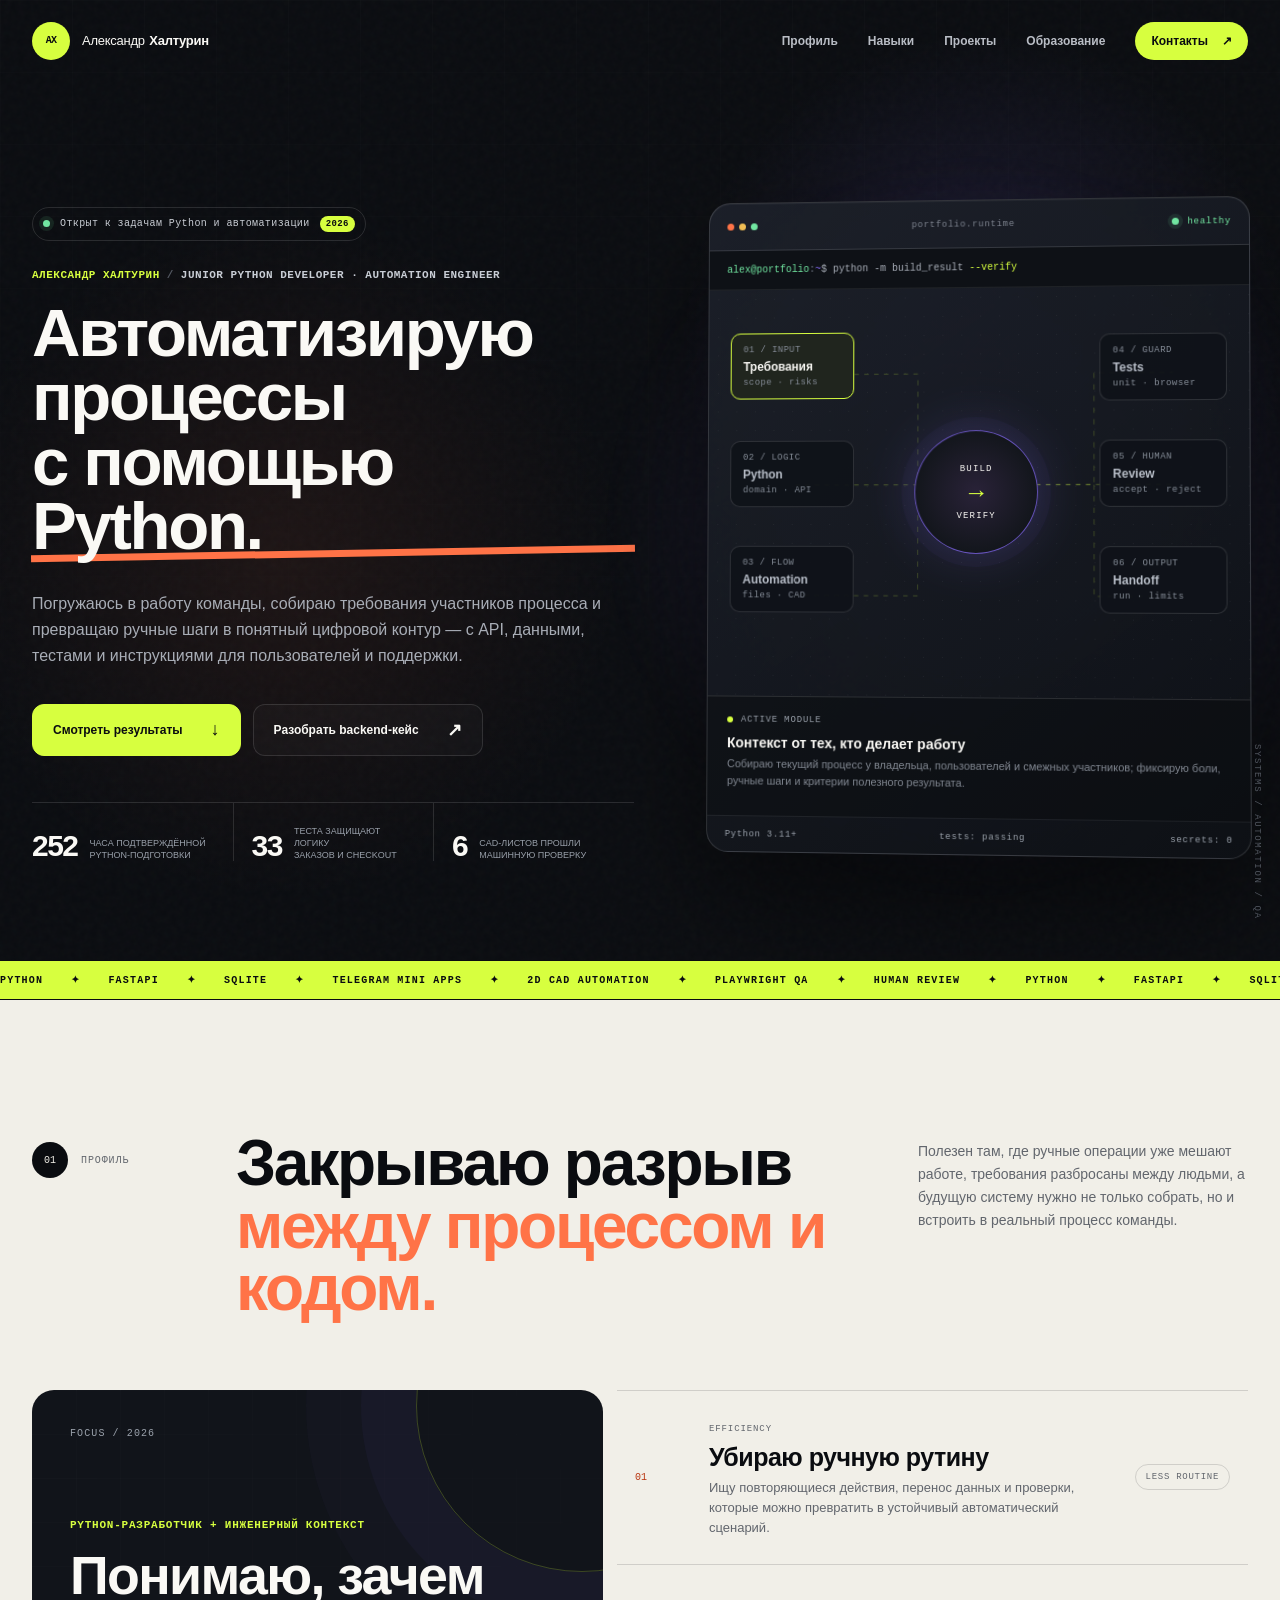
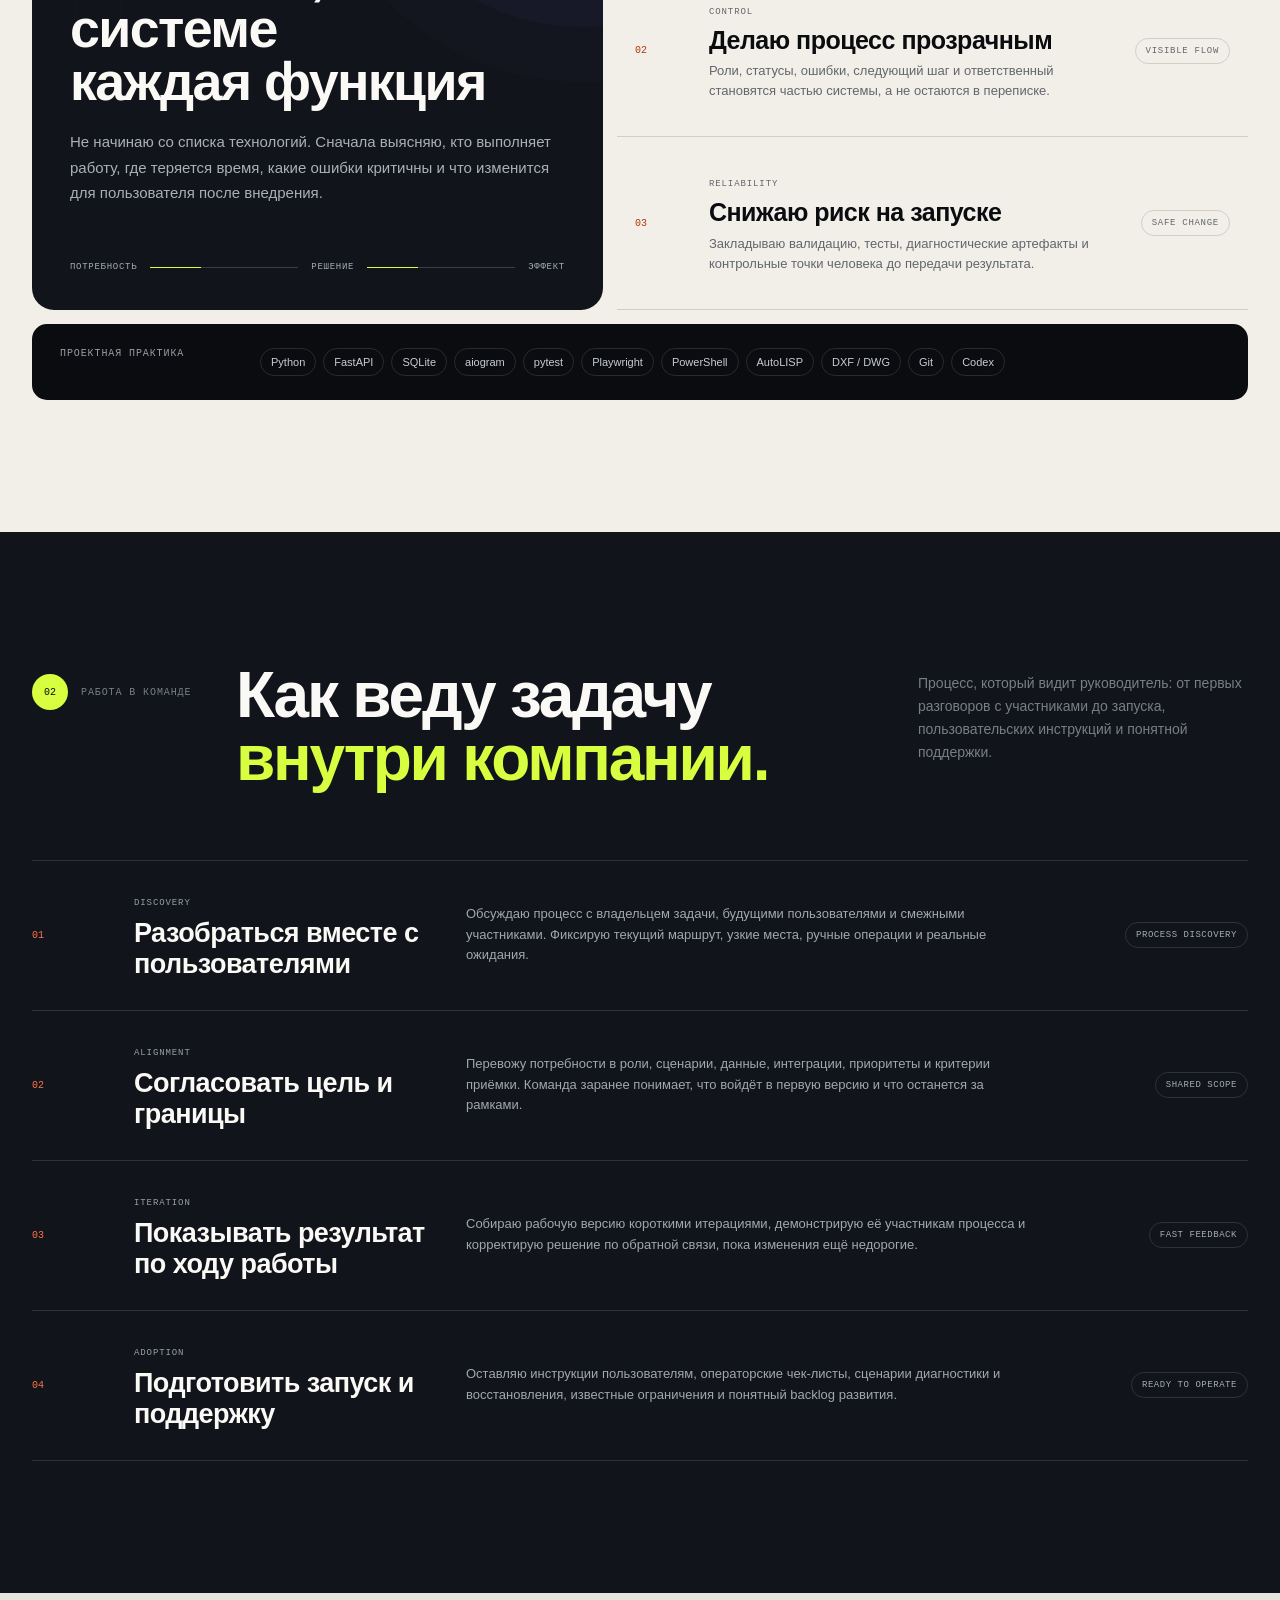
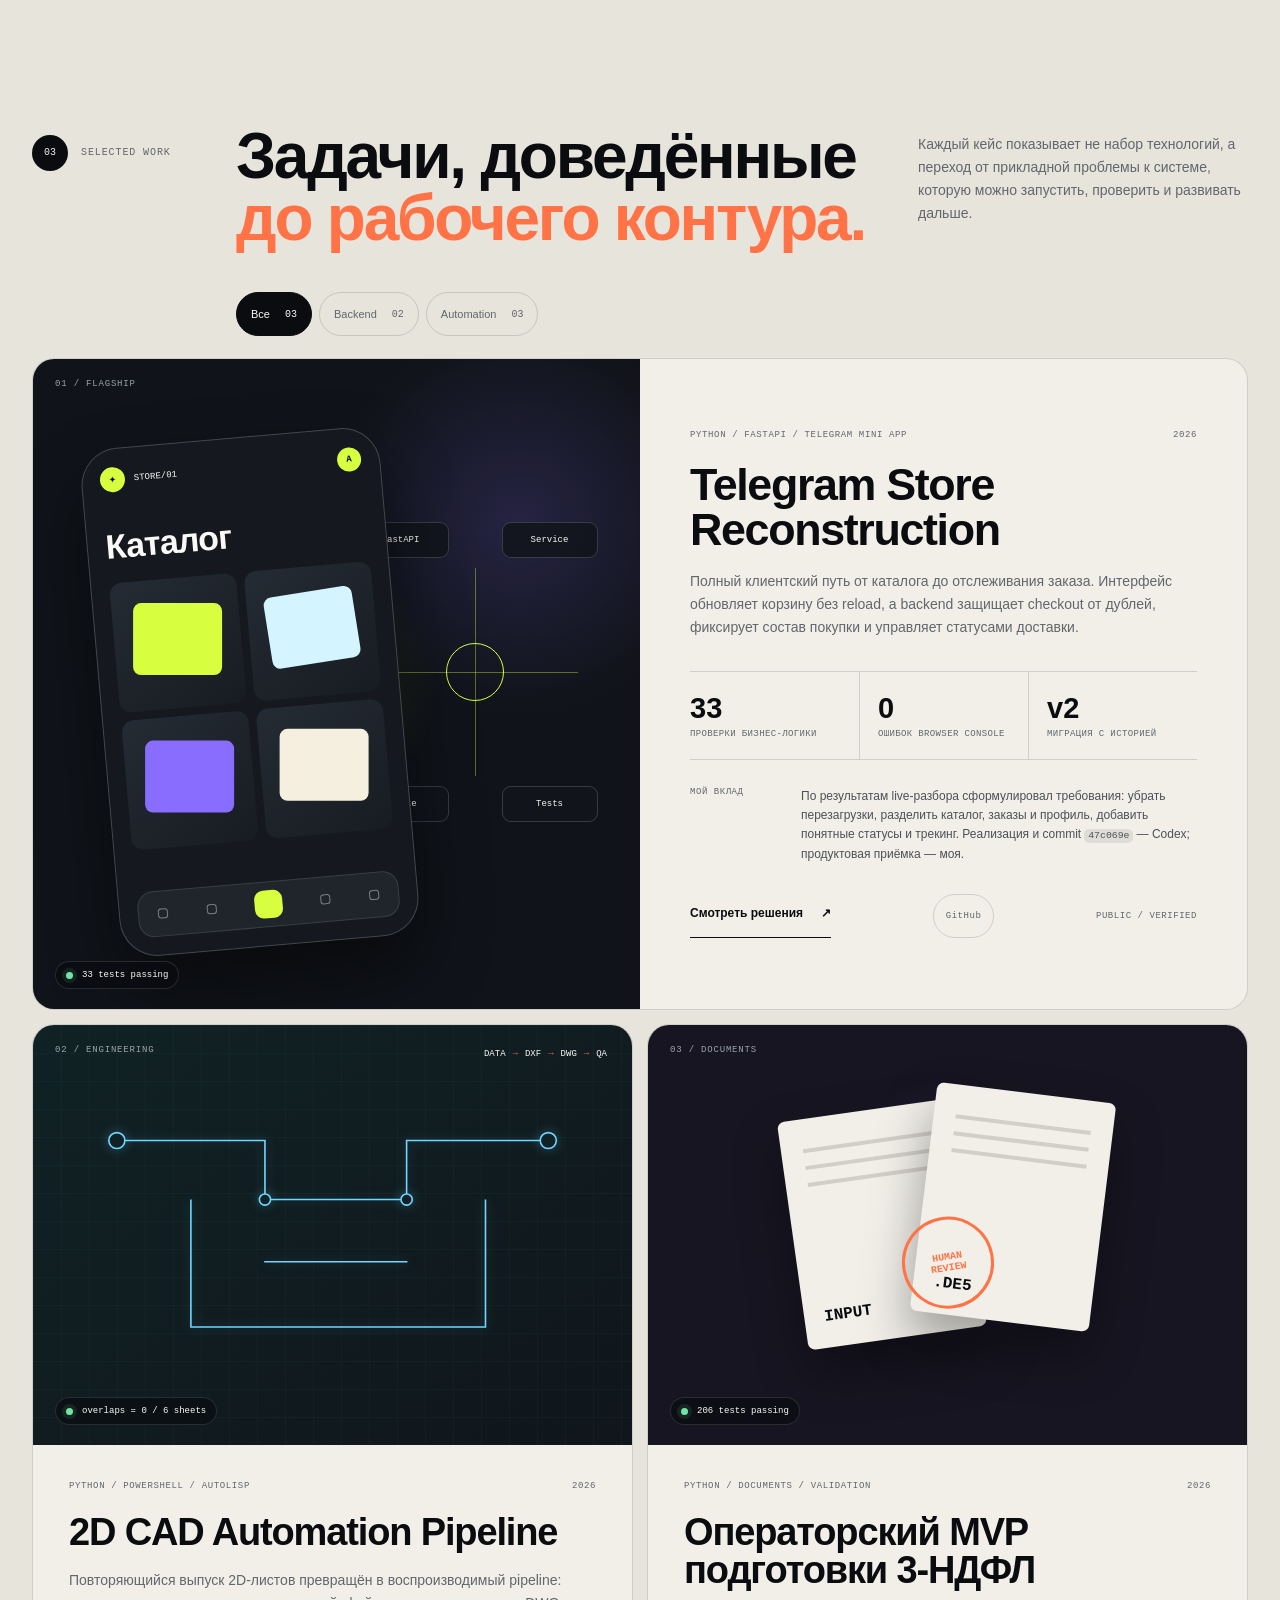
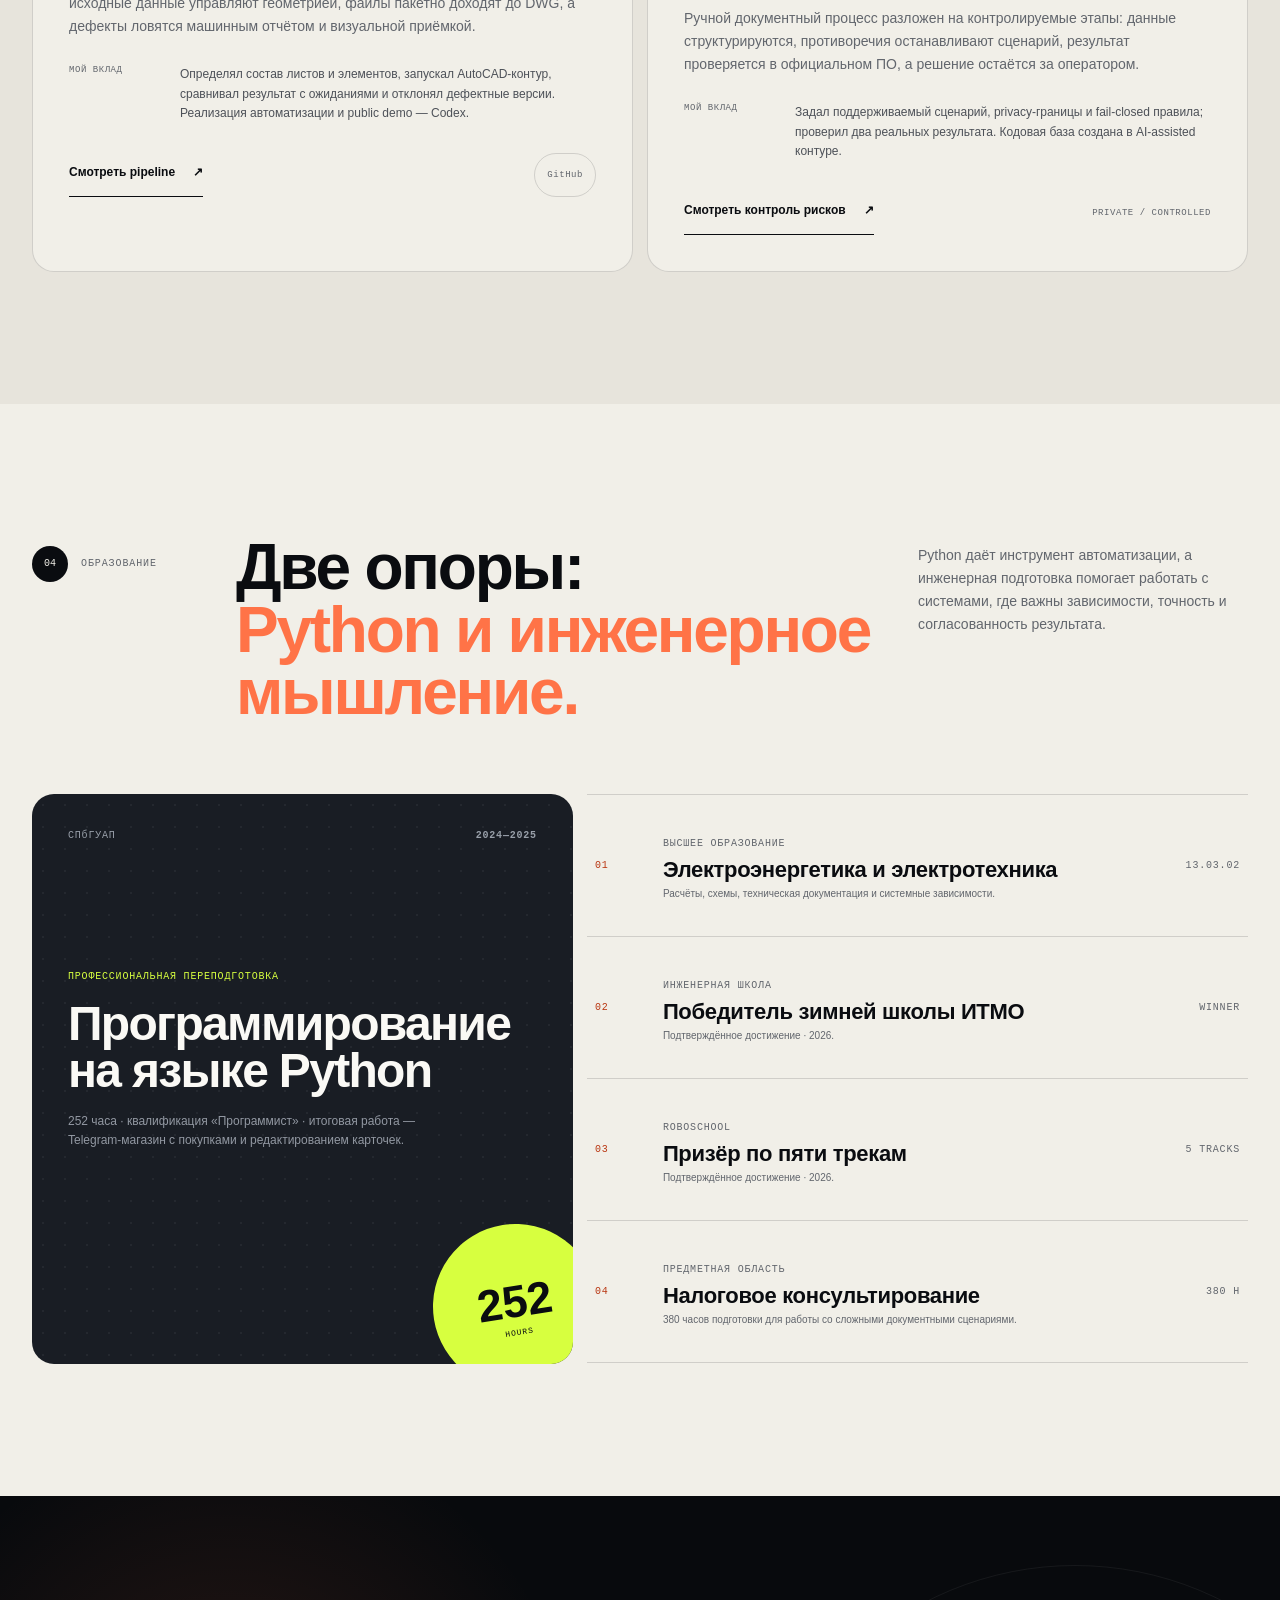
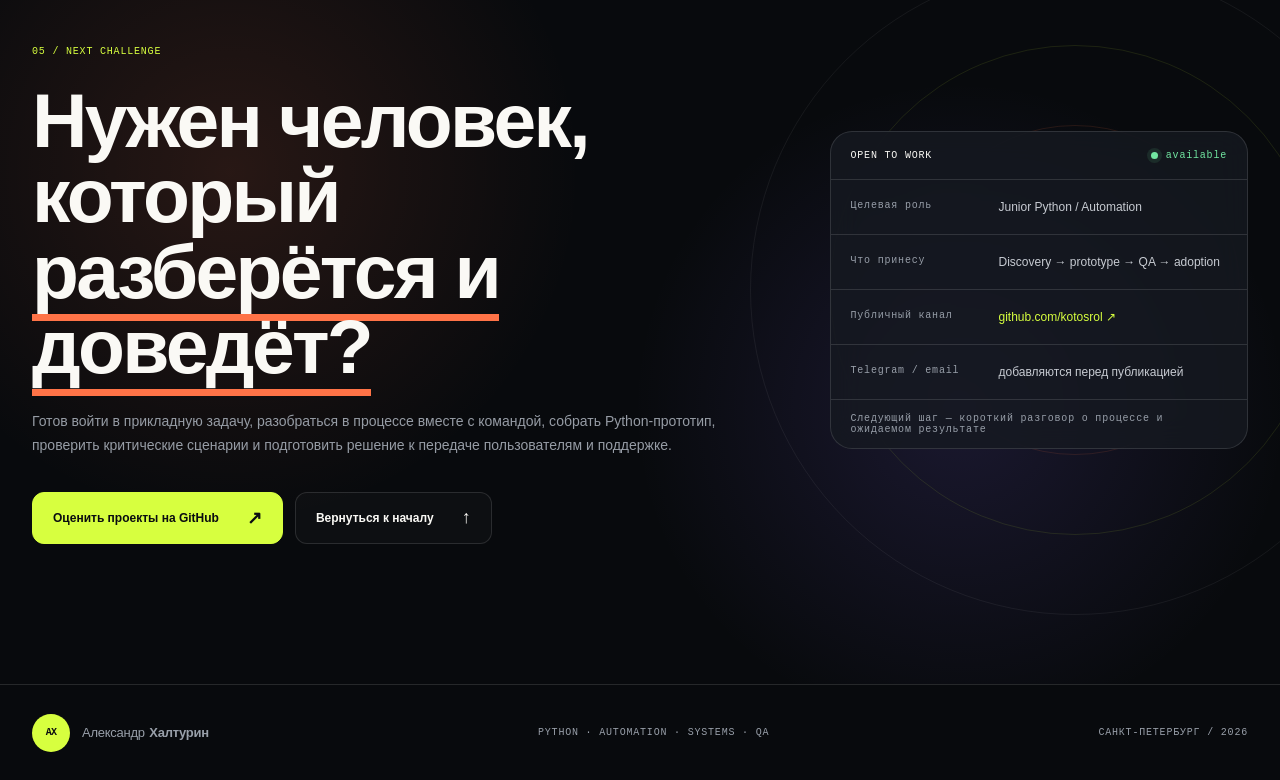
==== index.html @ a9090ccd "Publish portfolio source and CI" ====
<!doctype html>
<html lang="ru">
<head>
  <meta charset="utf-8">
  <meta name="viewport" content="width=device-width, initial-scale=1">
  <meta name="description" content="Александр Халтурин — Junior Python Developer / Automation Engineer. Backend-прототипы, Telegram Mini Apps, автоматизация и проверяемые проекты.">
  <meta name="theme-color" content="#090b0f">
  <title>Александр Халтурин — Python Developer / Automation Engineer</title>
  <script>document.documentElement.classList.add('js')</script>
  <link rel="icon" href="assets/favicon.svg" type="image/svg+xml">
  <link rel="stylesheet" href="styles.css?v=6">
  <script src="app.js?v=6" defer></script>
</head>
<body>
  <a class="skip-link" href="#main">Перейти к содержанию</a>
  <div class="scroll-progress" aria-hidden="true"><i data-scroll-progress></i></div>
  <div class="cursor-glow" aria-hidden="true" data-cursor-glow></div>

  <header class="site-header" data-header>
    <div class="shell header-inner">
      <a class="brand" href="#top" aria-label="Александр Халтурин — на главную">
        <span class="brand-mark" aria-hidden="true">AX</span>
        <span class="brand-name">Александр <b>Халтурин</b></span>
      </a>
      <button class="menu-toggle" type="button" aria-expanded="false" aria-controls="site-nav" data-menu-toggle>
        <span class="sr-only">Открыть меню</span><span></span><span></span>
      </button>
      <nav class="site-nav" id="site-nav" aria-label="Основная навигация" data-nav>
        <a href="#about">Профиль</a>
        <a href="#capabilities">Навыки</a>
        <a href="#projects">Проекты</a>
        <a href="#education">Образование</a>
        <a class="nav-cta" href="#contact">Контакты <span>↗</span></a>
      </nav>
    </div>
  </header>

  <main id="main">
    <section class="hero" id="top" aria-labelledby="hero-title">
      <div class="hero-mesh" aria-hidden="true"></div>
      <div class="hero-noise" aria-hidden="true"></div>
      <div class="shell hero-layout">
        <div class="hero-copy">
          <div class="availability reveal"><i></i><span>Открыт к задачам Python и автоматизации</span><b>2026</b></div>
          <p class="hero-role reveal" style="--delay:70ms"><b>Александр Халтурин</b><span>/</span>Junior Python Developer · Automation Engineer</p>
          <h1 id="hero-title" class="reveal" style="--delay:120ms">Автоматизирую процессы<br><em>с помощью Python.</em></h1>
          <p class="hero-lead reveal" style="--delay:180ms">Погружаюсь в работу команды, собираю требования участников процесса и превращаю ручные шаги в понятный цифровой контур — с API, данными, тестами и инструкциями для пользователей и поддержки.</p>
          <div class="hero-actions reveal" style="--delay:240ms">
            <a class="button button-primary" href="#projects"><span>Смотреть результаты</span><i>↓</i></a>
            <a class="button button-ghost" href="projects/telegram-store-reconstruction.html"><span>Разобрать backend‑кейс</span><i>↗</i></a>
          </div>
          <dl class="hero-metrics reveal" style="--delay:300ms" aria-label="Подтверждённые показатели">
            <div><dt data-counter="252">252</dt><dd>часа подтверждённой<br>Python‑подготовки</dd></div>
            <div><dt data-counter="33">33</dt><dd>теста защищают логику<br>заказов и checkout</dd></div>
            <div><dt data-counter="6">6</dt><dd>CAD‑листов прошли<br>машинную проверку</dd></div>
          </dl>
        </div>

        <div class="runtime-wrap reveal" style="--delay:190ms">
          <div class="runtime-halo" aria-hidden="true"></div>
          <section class="runtime" aria-label="Интерактивная архитектура портфолио">
            <header class="runtime-head">
              <div class="window-dots" aria-hidden="true"><i></i><i></i><i></i></div>
              <span>portfolio.runtime</span>
              <b><i></i> healthy</b>
            </header>
            <div class="runtime-command"><span>alex@portfolio</span><b>:</b><i>~</i>$ python -m build_result <em>--verify</em></div>
            <div class="runtime-canvas">
              <svg viewBox="0 0 600 390" preserveAspectRatio="none" aria-hidden="true">
                <path d="M98 82H235V188H300"/><path d="M98 188H300"/><path d="M98 294H235V188"/><path d="M300 188H430V82H516"/><path d="M300 188H516"/><path d="M430 188V294H516"/>
              </svg>
              <button class="runtime-node node-requirements is-active" type="button" data-runtime-step="requirements" aria-pressed="true"><small>01 / INPUT</small><strong>Требования</strong><span>scope · risks</span></button>
              <button class="runtime-node node-python" type="button" data-runtime-step="python" aria-pressed="false"><small>02 / LOGIC</small><strong>Python</strong><span>domain · API</span></button>
              <button class="runtime-node node-automation" type="button" data-runtime-step="automation" aria-pressed="false"><small>03 / FLOW</small><strong>Automation</strong><span>files · CAD</span></button>
              <div class="runtime-core"><span>BUILD</span><strong>→</strong><b>VERIFY</b></div>
              <button class="runtime-node node-tests" type="button" data-runtime-step="tests" aria-pressed="false"><small>04 / GUARD</small><strong>Tests</strong><span>unit · browser</span></button>
              <button class="runtime-node node-review" type="button" data-runtime-step="review" aria-pressed="false"><small>05 / HUMAN</small><strong>Review</strong><span>accept · reject</span></button>
              <button class="runtime-node node-handoff" type="button" data-runtime-step="handoff" aria-pressed="false"><small>06 / OUTPUT</small><strong>Handoff</strong><span>run · limits</span></button>
            </div>
            <div class="runtime-output" aria-live="polite"><span><i></i> active module</span><strong data-runtime-title>Контекст от тех, кто делает работу</strong><p data-runtime-copy>Собираю текущий процесс у владельца, пользователей и смежных участников; фиксирую боли, ручные шаги и критерии полезного результата.</p></div>
            <footer class="runtime-foot"><span>Python 3.11+</span><span>tests: passing</span><span>secrets: 0</span></footer>
          </section>
        </div>
      </div>
      <div class="hero-side-label" aria-hidden="true">SYSTEMS / AUTOMATION / QA</div>
    </section>

    <div class="proof-rail" aria-label="Ключевые технологии и принципы">
      <div class="proof-track">
        <span>PYTHON</span><i>✦</i><span>FASTAPI</span><i>✦</i><span>SQLITE</span><i>✦</i><span>TELEGRAM MINI APPS</span><i>✦</i><span>2D CAD AUTOMATION</span><i>✦</i><span>PLAYWRIGHT QA</span><i>✦</i><span>HUMAN REVIEW</span><i>✦</i>
        <span aria-hidden="true">PYTHON</span><i aria-hidden="true">✦</i><span aria-hidden="true">FASTAPI</span><i aria-hidden="true">✦</i><span aria-hidden="true">SQLITE</span><i aria-hidden="true">✦</i><span aria-hidden="true">TELEGRAM MINI APPS</span><i aria-hidden="true">✦</i><span aria-hidden="true">2D CAD AUTOMATION</span><i aria-hidden="true">✦</i><span aria-hidden="true">PLAYWRIGHT QA</span><i aria-hidden="true">✦</i><span aria-hidden="true">HUMAN REVIEW</span><i aria-hidden="true">✦</i>
      </div>
    </div>

    <section class="section profile-section" id="about" aria-labelledby="about-title">
      <div class="shell">
        <header class="section-head reveal">
          <div><span class="section-index">01</span><p>Профиль</p></div>
          <h2 id="about-title">Закрываю разрыв<br><em>между процессом и кодом.</em></h2>
          <p>Полезен там, где ручные операции уже мешают работе, требования разбросаны между людьми, а будущую систему нужно не только собрать, но и встроить в реальный процесс команды.</p>
        </header>

        <div class="profile-board">
          <article class="profile-core reveal" data-tilt>
            <span class="card-label">FOCUS / 2026</span>
            <p class="profile-overline">Python‑разработчик + инженерный контекст</p>
            <h3>Понимаю, зачем системе<br>каждая функция</h3>
            <p>Не начинаю со списка технологий. Сначала выясняю, кто выполняет работу, где теряется время, какие ошибки критичны и что изменится для пользователя после внедрения.</p>
            <div class="profile-route" aria-hidden="true"><span>ПОТРЕБНОСТЬ</span><i></i><span>РЕШЕНИЕ</span><i></i><span>ЭФФЕКТ</span></div>
          </article>

          <div class="profile-pillars">
            <article class="profile-pillar reveal" style="--delay:70ms">
              <span>01</span><div><small>EFFICIENCY</small><h3>Убираю ручную рутину</h3><p>Ищу повторяющиеся действия, перенос данных и проверки, которые можно превратить в устойчивый автоматический сценарий.</p></div><b>LESS ROUTINE</b>
            </article>
            <article class="profile-pillar reveal" style="--delay:120ms">
              <span>02</span><div><small>CONTROL</small><h3>Делаю процесс прозрачным</h3><p>Роли, статусы, ошибки, следующий шаг и ответственный становятся частью системы, а не остаются в переписке.</p></div><b>VISIBLE FLOW</b>
            </article>
            <article class="profile-pillar reveal" style="--delay:170ms">
              <span>03</span><div><small>RELIABILITY</small><h3>Снижаю риск на запуске</h3><p>Закладываю валидацию, тесты, диагностические артефакты и контрольные точки человека до передачи результата.</p></div><b>SAFE CHANGE</b>
            </article>
          </div>
        </div>

        <div class="stack-strip reveal" aria-label="Технологии в проектах"><span>Проектная практика</span><ul><li>Python</li><li>FastAPI</li><li>SQLite</li><li>aiogram</li><li>pytest</li><li>Playwright</li><li>PowerShell</li><li>AutoLISP</li><li>DXF / DWG</li><li>Git</li><li>Codex</li></ul></div>
      </div>
    </section>

    <section class="section capabilities-section" id="capabilities" aria-labelledby="capabilities-title">
      <div class="shell">
        <header class="section-head section-head-dark reveal"><div><span class="section-index">02</span><p>Работа в команде</p></div><h2 id="capabilities-title">Как веду задачу<br><em>внутри компании.</em></h2><p>Процесс, который видит руководитель: от первых разговоров с участниками до запуска, пользовательских инструкций и понятной поддержки.</p></header>
        <ol class="capability-list">
          <li class="capability reveal"><span>01</span><div><small>DISCOVERY</small><h3>Разобраться вместе с пользователями</h3></div><p>Обсуждаю процесс с владельцем задачи, будущими пользователями и смежными участниками. Фиксирую текущий маршрут, узкие места, ручные операции и реальные ожидания.</p><b>Process discovery</b></li>
          <li class="capability reveal"><span>02</span><div><small>ALIGNMENT</small><h3>Согласовать цель и границы</h3></div><p>Перевожу потребности в роли, сценарии, данные, интеграции, приоритеты и критерии приёмки. Команда заранее понимает, что войдёт в первую версию и что останется за рамками.</p><b>Shared scope</b></li>
          <li class="capability reveal"><span>03</span><div><small>ITERATION</small><h3>Показывать результат по ходу работы</h3></div><p>Собираю рабочую версию короткими итерациями, демонстрирую её участникам процесса и корректирую решение по обратной связи, пока изменения ещё недорогие.</p><b>Fast feedback</b></li>
          <li class="capability reveal"><span>04</span><div><small>ADOPTION</small><h3>Подготовить запуск и поддержку</h3></div><p>Оставляю инструкции пользователям, операторские чек‑листы, сценарии диагностики и восстановления, известные ограничения и понятный backlog развития.</p><b>Ready to operate</b></li>
        </ol>
      </div>
    </section>

    <section class="section projects-section" id="projects" aria-labelledby="projects-title">
      <div class="shell">
        <header class="projects-header reveal"><div><span class="section-index">03</span><p>Selected work</p></div><h2 id="projects-title">Задачи, доведённые<br><em>до рабочего контура.</em></h2><p>Каждый кейс показывает не набор технологий, а переход от прикладной проблемы к системе, которую можно запустить, проверить и развивать дальше.</p></header>
        <div class="filter-bar reveal" role="group" aria-label="Фильтр проектов"><button class="filter is-active" type="button" data-filter="all" aria-pressed="true">Все <span>03</span></button><button class="filter" type="button" data-filter="backend" aria-pressed="false">Backend <span>02</span></button><button class="filter" type="button" data-filter="automation" aria-pressed="false">Automation <span>03</span></button></div>
        <div class="project-grid" data-project-list>
          <article class="work-card work-featured reveal" data-category="backend automation" data-tilt>
            <div class="work-visual store-visual" aria-hidden="true"><span class="work-no">01 / FLAGSHIP</span><div class="store-phone"><div class="store-phone-head"><i>✦</i><span>STORE/01</span><b>A</b></div><div class="store-phone-title">Каталог</div><div class="store-products"><i></i><i></i><i></i><i></i></div><div class="store-tabs"><i></i><i></i><b></b><i></i><i></i></div></div><div class="backend-map"><span>FastAPI</span><span>Service</span><span>SQLite</span><span>Tests</span><i></i></div><div class="visual-status"><i></i> 33 tests passing</div></div>
            <div class="work-content"><div class="work-topline"><span>Python / FastAPI / Telegram Mini App</span><b>2026</b></div><h3>Telegram Store Reconstruction</h3><p>Полный клиентский путь от каталога до отслеживания заказа. Интерфейс обновляет корзину без reload, а backend защищает checkout от дублей, фиксирует состав покупки и управляет статусами доставки.</p><dl class="work-proof"><div><dt>33</dt><dd>проверки бизнес‑логики</dd></div><div><dt>0</dt><dd>ошибок browser console</dd></div><div><dt>v2</dt><dd>миграция с историей</dd></div></dl><div class="work-role"><span>Мой вклад</span><p>По результатам live‑разбора сформулировал требования: убрать перезагрузки, разделить каталог, заказы и профиль, добавить понятные статусы и трекинг. Реализация и commit <code>47c069e</code> — Codex; продуктовая приёмка — моя.</p></div><div class="work-actions"><a class="project-link" href="projects/telegram-store-reconstruction.html">Смотреть решения <span>↗</span></a><a class="mini-link" href="https://github.com/kotosrol/telegram-store-reconstruction" target="_blank" rel="noopener noreferrer">GitHub</a><span class="work-badge">PUBLIC / VERIFIED</span></div></div>
          </article>
          <article class="work-card reveal" data-category="automation" data-tilt>
            <div class="work-visual cad-visual" aria-hidden="true"><span class="work-no">02 / ENGINEERING</span><svg viewBox="0 0 640 390" preserveAspectRatio="none"><path d="M52 76H236V150H412V76H588"/><path d="M144 150V310H510V150"/><path d="M235 228H413"/><circle cx="52" cy="76" r="10"/><circle cx="236" cy="150" r="7"/><circle cx="412" cy="150" r="7"/><circle cx="588" cy="76" r="10"/></svg><div class="cad-pipeline"><span>DATA</span><i>→</i><span>DXF</span><i>→</i><span>DWG</span><i>→</i><span>QA</span></div><div class="visual-status"><i></i> overlaps = 0 / 6 sheets</div></div>
            <div class="work-content"><div class="work-topline"><span>Python / PowerShell / AutoLISP</span><b>2026</b></div><h3>2D CAD Automation Pipeline</h3><p>Повторяющийся выпуск 2D‑листов превращён в воспроизводимый pipeline: исходные данные управляют геометрией, файлы пакетно доходят до DWG, а дефекты ловятся машинным отчётом и визуальной приёмкой.</p><div class="work-role"><span>Мой вклад</span><p>Определял состав листов и элементов, запускал AutoCAD‑контур, сравнивал результат с ожиданиями и отклонял дефектные версии. Реализация автоматизации и public demo — Codex.</p></div><div class="work-actions"><a class="project-link" href="projects/cad-automation-pipeline.html">Смотреть pipeline <span>↗</span></a><a class="mini-link" href="https://github.com/kotosrol/cad-automation-demo" target="_blank" rel="noopener noreferrer">GitHub</a></div></div>
          </article>
          <article class="work-card reveal" data-category="backend automation" data-tilt>
            <div class="work-visual tax-visual" aria-hidden="true"><span class="work-no">03 / DOCUMENTS</span><div class="tax-doc doc-a"><i></i><i></i><i></i><b>INPUT</b></div><div class="tax-doc doc-b"><i></i><i></i><i></i><b>.DE5</b></div><div class="human-stamp">HUMAN<br>REVIEW</div><div class="visual-status"><i></i> 206 tests passing</div></div>
            <div class="work-content"><div class="work-topline"><span>Python / Documents / Validation</span><b>2026</b></div><h3>Операторский MVP подготовки 3‑НДФЛ</h3><p>Ручной документный процесс разложен на контролируемые этапы: данные структурируются, противоречия останавливают сценарий, результат проверяется в официальном ПО, а решение остаётся за оператором.</p><div class="work-role"><span>Мой вклад</span><p>Задал поддерживаемый сценарий, privacy‑границы и fail‑closed правила; проверил два реальных результата. Кодовая база создана в AI‑assisted контуре.</p></div><div class="work-actions"><a class="project-link" href="projects/3ndfl-operator-mvp.html">Смотреть контроль рисков <span>↗</span></a><span class="work-badge">PRIVATE / CONTROLLED</span></div></div>
          </article>
        </div>
      </div>
    </section>

    <section class="section education-section" id="education" aria-labelledby="education-title">
      <div class="shell"><header class="section-head reveal"><div><span class="section-index">04</span><p>Образование</p></div><h2 id="education-title">Две опоры:<br><em>Python и инженерное мышление.</em></h2><p>Python даёт инструмент автоматизации, а инженерная подготовка помогает работать с системами, где важны зависимости, точность и согласованность результата.</p></header><div class="education-grid"><article class="degree-card degree-main reveal" data-tilt><div class="degree-top"><span>СПбГУАП</span><b>2024—2025</b></div><small>Профессиональная переподготовка</small><h3>Программирование<br>на языке Python</h3><p>252 часа · квалификация «Программист» · итоговая работа — Telegram‑магазин с покупками и редактированием карточек.</p><div class="degree-seal" aria-hidden="true">252<small>HOURS</small></div></article><div class="achievement-list"><article class="achievement reveal"><span>01</span><div><small>Высшее образование</small><h3>Электроэнергетика и электротехника</h3><p>Расчёты, схемы, техническая документация и системные зависимости.</p></div><b>13.03.02</b></article><article class="achievement reveal"><span>02</span><div><small>Инженерная школа</small><h3>Победитель зимней школы ИТМО</h3><p>Подтверждённое достижение · 2026.</p></div><b>WINNER</b></article><article class="achievement reveal"><span>03</span><div><small>RoboSchool</small><h3>Призёр по пяти трекам</h3><p>Подтверждённое достижение · 2026.</p></div><b>5 TRACKS</b></article><article class="achievement reveal"><span>04</span><div><small>Предметная область</small><h3>Налоговое консультирование</h3><p>380 часов подготовки для работы со сложными документными сценариями.</p></div><b>380 H</b></article></div></div></div>
    </section>

    <section class="contact-section" id="contact" aria-labelledby="contact-title">
      <div class="contact-orbit" aria-hidden="true"><i></i><i></i><i></i></div><div class="shell contact-layout"><div class="contact-copy reveal"><p class="contact-kicker">05 / NEXT CHALLENGE</p><h2 id="contact-title">Нужен человек, который<br><em>разберётся и доведёт?</em></h2><p>Готов войти в прикладную задачу, разобраться в процессе вместе с командой, собрать Python‑прототип, проверить критические сценарии и подготовить решение к передаче пользователям и поддержке.</p><div class="contact-actions"><a class="button button-primary" href="https://github.com/kotosrol" target="_blank" rel="noopener noreferrer"><span>Оценить проекты на GitHub</span><i>↗</i></a><a class="button button-ghost" href="#top"><span>Вернуться к началу</span><i>↑</i></a></div></div><aside class="contact-panel reveal" style="--delay:120ms"><header><span>OPEN TO WORK</span><b><i></i> available</b></header><dl><div><dt>Целевая роль</dt><dd>Junior Python / Automation</dd></div><div><dt>Что принесу</dt><dd>Discovery → prototype → QA → adoption</dd></div><div><dt>Публичный канал</dt><dd><a href="https://github.com/kotosrol" target="_blank" rel="noopener noreferrer">github.com/kotosrol ↗</a></dd></div><div><dt>Telegram / email</dt><dd>добавляются перед публикацией</dd></div></dl><footer>Следующий шаг — короткий разговор о процессе и ожидаемом результате</footer></aside></div>
    </section>
  </main>

  <footer class="site-footer"><div class="shell"><a class="brand" href="#top"><span class="brand-mark" aria-hidden="true">AX</span><span class="brand-name">Александр <b>Халтурин</b></span></a><p>Python · automation · systems · QA</p><span>Санкт‑Петербург / 2026</span></div></footer>
</body>
</html>
---- styles.css ----
:root {
  --ink: #0a0c10;
  --ink-2: #11141a;
  --panel: #171b22;
  --paper: #f1efe8;
  --paper-2: #e7e4dc;
  --white: #faf9f5;
  --muted: #8b909a;
  --muted-dark: #62666d;
  --line: rgba(10, 12, 16, .14);
  --line-light: rgba(255, 255, 255, .12);
  --acid: #d7ff3f;
  --orange: #ff7347;
  --orange-ink: #b93611;
  --violet: #896dff;
  --cyan: #70d7ff;
  --green: #71e6a1;
  --display: "Segoe UI Variable Display", "Segoe UI", Arial, sans-serif;
  --sans: "Segoe UI Variable Text", "Segoe UI", Arial, sans-serif;
  --mono: "Cascadia Mono", "Cascadia Code", Consolas, monospace;
  --radius: 22px;
  --shell: min(1420px, calc(100% - 64px));
}

* { box-sizing: border-box; }
html { scroll-behavior: smooth; background: var(--ink); }
body { margin: 0; color: var(--ink); background: var(--paper); font-family: var(--sans); -webkit-font-smoothing: antialiased; overflow-x: clip; }
body.menu-open { overflow: hidden; }
a { color: inherit; text-decoration: none; }
button, input { font: inherit; }
button { color: inherit; }
img, svg { display: block; max-width: 100%; }
em { color: var(--orange); font-style: normal; }
code { padding: .12em .38em; border-radius: 5px; background: rgba(0,0,0,.08); font: .82em var(--mono); }
.shell { width: var(--shell); margin-inline: auto; }
.sr-only { position: absolute; width: 1px; height: 1px; padding: 0; margin: -1px; overflow: hidden; clip: rect(0,0,0,0); white-space: nowrap; border: 0; }
.skip-link { position: fixed; z-index: 1000; left: 16px; top: 12px; padding: 12px 16px; color: var(--ink); background: var(--acid); border-radius: 8px; transform: translateY(-160%); transition: transform .2s; }
.skip-link:focus { transform: none; }
:focus-visible { outline: 2px solid var(--orange); outline-offset: 4px; }

.scroll-progress { position: fixed; z-index: 999; inset: 0 0 auto; height: 2px; pointer-events: none; }
.scroll-progress i { display: block; width: 100%; height: 100%; background: linear-gradient(90deg, var(--orange), var(--acid)); transform: scaleX(0); transform-origin: left; }
.cursor-glow { position: fixed; z-index: 0; width: 420px; height: 420px; border-radius: 50%; pointer-events: none; background: radial-gradient(circle, rgba(215,255,63,.08), transparent 68%); transform: translate(-50%, -50%); opacity: 0; transition: opacity .3s; }
@media (pointer: fine) { body:hover .cursor-glow { opacity: 1; } }

.site-header { position: fixed; z-index: 100; inset: 0 0 auto; height: 82px; color: var(--white); border-bottom: 1px solid transparent; transition: background .25s, border-color .25s, height .25s; }
.site-header.is-scrolled { height: 70px; background: rgba(9,11,15,.86); border-color: var(--line-light); backdrop-filter: blur(18px); }
.header-inner { height: 100%; display: flex; align-items: center; justify-content: space-between; }
.brand { display: inline-flex; align-items: center; gap: 12px; }
.brand-mark { display: grid; width: 38px; height: 38px; place-items: center; color: var(--ink); background: var(--acid); border-radius: 50%; font: 900 10px var(--mono); letter-spacing: -.08em; transition: transform .25s; }
.brand:hover .brand-mark { transform: rotate(-12deg); }
.brand-name { display: flex; gap: .35em; font-size: 13px; letter-spacing: -.02em; }
.brand-name b { font-weight: 750; }
.site-nav { display: flex; align-items: center; gap: 30px; font-size: 12px; font-weight: 650; }
.site-nav > a { position: relative; color: #b9bdc5; transition: color .2s; }
.site-nav > a:not(.nav-cta)::after { content: ""; position: absolute; left: 0; right: 100%; bottom: -8px; height: 1px; background: var(--acid); transition: right .25s; }
.site-nav > a:hover, .site-nav > a.is-active { color: var(--white); }
.site-nav > a:hover::after, .site-nav > a.is-active::after { right: 0; }
.nav-cta { display: flex; align-items: center; gap: 14px; padding: 12px 16px; color: var(--ink) !important; background: var(--acid); border-radius: 999px; }
.menu-toggle { display: none; width: 44px; height: 44px; padding: 12px; border: 1px solid var(--line-light); border-radius: 50%; background: transparent; }
.menu-toggle > span:not(.sr-only) { display: block; height: 1px; margin: 5px 0; background: currentColor; transition: transform .25s; }

.hero { position: relative; min-height: 960px; overflow: hidden; color: var(--white); background: var(--ink); }
.hero::before { content: ""; position: absolute; inset: 0; background: radial-gradient(circle at 77% 35%, rgba(137,109,255,.15), transparent 26%), radial-gradient(circle at 22% 58%, rgba(255,115,71,.08), transparent 30%); }
.hero-mesh { position: absolute; inset: 0; opacity: .23; background-image: linear-gradient(rgba(255,255,255,.055) 1px, transparent 1px), linear-gradient(90deg, rgba(255,255,255,.055) 1px, transparent 1px); background-size: 72px 72px; mask-image: linear-gradient(to bottom, #000, transparent 92%); }
.hero-noise { position: absolute; inset: 0; opacity: .22; background-image: url("data:image/svg+xml,%3Csvg viewBox='0 0 180 180' xmlns='http://www.w3.org/2000/svg'%3E%3Cfilter id='n'%3E%3CfeTurbulence type='fractalNoise' baseFrequency='.8' numOctaves='3' stitchTiles='stitch'/%3E%3C/filter%3E%3Crect width='100%25' height='100%25' filter='url(%23n)' opacity='.12'/%3E%3C/svg%3E"); }
.hero-layout { position: relative; z-index: 2; min-height: 960px; display: grid; grid-template-columns: minmax(0, 1.05fr) minmax(500px, .95fr); align-items: center; gap: 70px; padding-top: 92px; }
.hero-copy { padding: 70px 0 54px; }
.availability { width: fit-content; display: flex; align-items: center; gap: 10px; margin-bottom: 28px; padding: 8px 10px; color: #c9cdd4; border: 1px solid var(--line-light); border-radius: 999px; font: 10px var(--mono); letter-spacing: .04em; }
.availability i, .runtime-head b i, .visual-status i, .contact-panel header b i { width: 7px; height: 7px; border-radius: 50%; background: var(--green); box-shadow: 0 0 0 4px rgba(113,230,161,.1); animation: blink 2.2s infinite; }
.availability b { padding: 3px 6px; color: var(--ink); background: var(--acid); border-radius: 99px; font-size: 9px; }
.hero-role { margin: 0 0 20px; color: #c8cdd5; font: 650 11px var(--mono); letter-spacing: .045em; text-transform: uppercase; }
.hero-role b { color: var(--acid); font-weight: 750; }
.hero-role span { margin: 0 7px; color: #555b64; }
.hero h1 { max-width: 840px; margin: 0; font: 720 clamp(58px, 5.25vw, 86px)/.96 var(--display); letter-spacing: -.035em; text-wrap: balance; }
.hero h1 em { position: relative; display: inline-block; color: var(--white); }
.hero h1 em::after { content: ""; position: absolute; left: -.02em; right: -.02em; bottom: .02em; height: .11em; z-index: -1; background: var(--orange); transform: rotate(-1deg); }
.hero-lead { max-width: 700px; margin: 32px 0 0; color: #a8adb6; font-size: 16px; line-height: 1.65; }
.hero-actions, .contact-actions { display: flex; gap: 12px; margin-top: 34px; }
.button { min-height: 52px; display: inline-flex; align-items: center; justify-content: space-between; gap: 28px; padding: 0 20px; border: 1px solid; border-radius: 12px; font-size: 12px; font-weight: 780; transition: transform .2s, background .2s, color .2s; }
.button:hover { transform: translateY(-3px); }
.button i { font-style: normal; font-size: 18px; }
.button-primary { color: var(--ink); border-color: var(--acid); background: var(--acid); }
.button-primary:hover { background: var(--white); border-color: var(--white); }
.button-ghost { color: var(--white); border-color: var(--line-light); background: rgba(255,255,255,.025); }
.button-ghost:hover { border-color: rgba(255,255,255,.35); background: rgba(255,255,255,.06); }
.hero-metrics { display: grid; grid-template-columns: repeat(3, 1fr); max-width: 710px; margin: 46px 0 0; border-top: 1px solid var(--line-light); }
.hero-metrics div { display: grid; grid-template-columns: auto 1fr; gap: 12px; align-items: end; padding: 22px 18px 0 0; }
.hero-metrics div + div { padding-left: 18px; border-left: 1px solid var(--line-light); }
.hero-metrics dt { font: 750 30px/1 var(--display); letter-spacing: -.05em; }
.hero-metrics dd { margin: 0; color: #777d87; font-size: 9px; line-height: 1.35; text-transform: uppercase; }
.hero-side-label { position: absolute; right: 18px; bottom: 40px; z-index: 2; color: #50555e; font: 9px var(--mono); letter-spacing: .18em; writing-mode: vertical-rl; }

.runtime-wrap { position: relative; perspective: 1200px; }
.runtime-halo { position: absolute; inset: -17%; background: radial-gradient(circle, rgba(137,109,255,.18), transparent 64%); filter: blur(15px); animation: breathe 6s ease-in-out infinite; }
.runtime { position: relative; overflow: hidden; border: 1px solid rgba(255,255,255,.14); border-radius: var(--radius); background: linear-gradient(145deg, rgba(28,32,41,.94), rgba(13,16,21,.96)); box-shadow: 0 45px 110px rgba(0,0,0,.45), inset 0 1px rgba(255,255,255,.04); transform: rotateY(-3deg) rotateX(1deg); transform-style: preserve-3d; }
.runtime::after { content: ""; position: absolute; inset: 0; pointer-events: none; background: linear-gradient(110deg, transparent 24%, rgba(255,255,255,.045) 43%, transparent 57%); transform: translateX(-120%); animation: sheen 8s 2s infinite; }
.runtime-head, .runtime-foot { min-height: 48px; display: flex; align-items: center; padding: 0 18px; border-bottom: 1px solid var(--line-light); font: 9px var(--mono); letter-spacing: .08em; }
.runtime-head { justify-content: space-between; }
.window-dots { display: flex; gap: 5px; }
.window-dots i { width: 7px; height: 7px; border-radius: 50%; background: #343a45; }
.window-dots i:first-child { background: var(--orange); }.window-dots i:nth-child(2) { background: #efbd54; }.window-dots i:last-child { background: var(--green); }
.runtime-head > span { color: #7d838e; }
.runtime-head b { display: flex; align-items: center; gap: 8px; color: var(--green); font-weight: 500; }
.runtime-command { padding: 14px 18px; color: #a8aeb8; border-bottom: 1px solid rgba(255,255,255,.07); background: #0e1116; font: 10px var(--mono); }
.runtime-command span { color: var(--green); }.runtime-command b { color: #5d6470; }.runtime-command i { color: var(--violet); font-style: normal; }.runtime-command em { color: var(--acid); }
.runtime-canvas { position: relative; height: 410px; }
.runtime-canvas::before { content: ""; position: absolute; inset: 0; opacity: .32; background-image: radial-gradient(rgba(255,255,255,.16) .8px, transparent .8px); background-size: 19px 19px; }
.runtime-canvas svg { position: absolute; inset: 0; width: 100%; height: 100%; }
.runtime-canvas path { fill: none; stroke: rgba(215,255,63,.22); stroke-width: 1; stroke-dasharray: 5 6; animation: dash 9s linear infinite; }
.runtime-node { position: absolute; z-index: 2; width: 126px; padding: 11px 12px; text-align: left; color: #b8bec8; border: 1px solid rgba(255,255,255,.13); border-radius: 10px; background: rgba(15,18,24,.92); cursor: pointer; transition: border-color .2s, transform .2s, background .2s; }
.runtime-node:hover, .runtime-node.is-active { color: var(--white); border-color: var(--acid); background: #20251e; transform: translateY(-3px); }
.runtime-node small, .runtime-node span { display: block; color: #858c97; font: 9px var(--mono); letter-spacing: .05em; }.runtime-node strong { display: block; margin: 5px 0 4px; font-size: 12px; }
.node-requirements { left: 22px; top: 47px; }.node-python { left: 22px; top: 153px; }.node-automation { left: 22px; top: 259px; }.node-tests { right: 22px; top: 47px; }.node-review { right: 22px; top: 153px; }.node-handoff { right: 22px; top: 259px; }
.runtime-core { position: absolute; z-index: 2; left: 50%; top: 50%; width: 124px; height: 124px; display: grid; place-content: center; text-align: center; border: 1px solid rgba(137,109,255,.7); border-radius: 50%; background: radial-gradient(circle, #292238, #13161c 70%); transform: translate(-50%,-50%); box-shadow: 0 0 0 13px rgba(137,109,255,.04), 0 0 50px rgba(137,109,255,.2); }
.runtime-core span, .runtime-core b { font: 9px var(--mono); letter-spacing: .13em; }.runtime-core strong { margin: 4px; color: var(--acid); font-size: 25px; }
.runtime-output { min-height: 120px; padding: 18px 20px; border-top: 1px solid var(--line-light); background: rgba(8,10,13,.42); }
.runtime-output > span { display: flex; align-items: center; gap: 8px; color: #969da8; font: 9px var(--mono); letter-spacing: .1em; text-transform: uppercase; }.runtime-output > span i { width: 6px; height: 6px; border-radius: 50%; background: var(--acid); }
.runtime-output strong { display: block; margin: 10px 0 5px; font-size: 14px; }.runtime-output p { margin: 0; color: #7f858f; font-size: 11px; line-height: 1.5; }
.runtime-foot { min-height: 36px; justify-content: space-between; color: #969ca6; border: 0; border-top: 1px solid rgba(255,255,255,.06); font-size: 9px; }

.proof-rail { position: relative; z-index: 3; overflow: hidden; color: var(--ink); background: var(--acid); border-block: 1px solid var(--ink); }
.proof-track { width: max-content; display: flex; align-items: center; gap: 28px; padding: 13px 0; animation: marquee 32s linear infinite; font: 800 10px var(--mono); letter-spacing: .12em; }
.proof-track i { font-style: normal; }
.section { position: relative; padding: 132px 0; }
.profile-section, .education-section { background: var(--paper); }
.section-head, .projects-header { display: grid; grid-template-columns: 170px minmax(0, 1fr) 330px; gap: 34px; align-items: start; margin-bottom: 70px; }
.section-head > div:first-child, .projects-header > div:first-child { display: flex; align-items: center; gap: 13px; padding-top: 10px; }
.section-index { display: grid; width: 36px; height: 36px; place-items: center; color: var(--paper); background: var(--ink); border-radius: 50%; font: 10px var(--mono); }
.section-head > div p, .projects-header > div p { margin: 0; color: var(--muted-dark); font: 10px var(--mono); letter-spacing: .09em; text-transform: uppercase; }
.section-head h2, .projects-header h2 { max-width: 850px; margin: 0; font: 720 clamp(46px, 5vw, 74px)/.98 var(--display); letter-spacing: -.035em; text-wrap: balance; }
.section-head > p, .projects-header > p { margin: 8px 0 0; color: var(--muted-dark); font-size: 14px; line-height: 1.65; }

.profile-board { display: grid; grid-template-columns: minmax(0,.95fr) minmax(0,1.05fr); gap: 14px; align-items: stretch; }
.profile-core { position: relative; min-height: 520px; overflow: hidden; padding: 38px; color: var(--white); border-radius: var(--radius); background: var(--ink-2); transform-style: preserve-3d; transition: transform .18s ease-out; }
.profile-core::before { content: ""; position: absolute; inset: 0; opacity: .3; background-image: linear-gradient(rgba(255,255,255,.05) 1px, transparent 1px), linear-gradient(90deg, rgba(255,255,255,.05) 1px, transparent 1px); background-size: 44px 44px; mask-image: linear-gradient(145deg,#000,transparent 75%); }
.profile-core::after { content: ""; position: absolute; width: 330px; height: 330px; right: -145px; top: -150px; border: 1px solid rgba(215,255,63,.22); border-radius: 50%; box-shadow: 0 0 0 55px rgba(137,109,255,.04), 0 0 0 110px rgba(137,109,255,.025); }
.profile-core > * { position: relative; z-index: 2; }
.card-label { display: block; margin-bottom: 80px; color: #9aa1ab; font: 10px var(--mono); letter-spacing: .11em; }
.profile-overline { margin: 0 0 18px; color: var(--acid); font: 650 11px var(--mono); letter-spacing: .07em; text-transform: uppercase; }
.profile-core h3 { max-width: 600px; margin: 0 0 22px; font: 700 clamp(42px,4.2vw,64px)/.98 var(--display); letter-spacing: -.03em; }
.profile-core > p:not(.profile-overline) { max-width: 610px; margin: 0; color: #aab0ba; font-size: 15px; line-height: 1.7; }
.profile-route { position: absolute; left: 38px; right: 38px; bottom: 38px; display: flex; align-items: center; gap: 13px; color: #a6acb6; font: 9px var(--mono); letter-spacing: .08em; }
.profile-route i { position: relative; flex: 1; height: 1px; overflow: hidden; background: rgba(255,255,255,.18); }
.profile-route i::after { content: ""; position: absolute; width: 34%; height: 1px; background: var(--acid); animation: routeSignal 4.8s ease-in-out infinite; }
.profile-pillars { display: grid; border-top: 1px solid var(--line); }
.profile-pillar { display: grid; grid-template-columns: 52px minmax(0,1fr) auto; gap: 22px; align-items: center; min-height: 172px; padding: 25px 18px; border-bottom: 1px solid var(--line); transition: padding .25s, background .25s; }
.profile-pillar:hover { padding-inline: 28px; background: rgba(255,255,255,.38); }
.profile-pillar > span { color: var(--orange-ink); font: 10px var(--mono); }
.profile-pillar small { color: var(--muted-dark); font: 9px var(--mono); letter-spacing: .1em; }
.profile-pillar h3 { margin: 9px 0 7px; font: 680 25px/1.1 var(--display); letter-spacing: -.02em; }
.profile-pillar p { max-width: 570px; margin: 0; color: var(--muted-dark); font-size: 13px; line-height: 1.55; }
.profile-pillar > b { padding: 7px 10px; color: var(--muted-dark); border: 1px solid var(--line); border-radius: 99px; font: 9px var(--mono); letter-spacing: .08em; }
.stack-strip { display: grid; grid-template-columns: 180px 1fr; gap: 20px; align-items: start; margin-top: 14px; padding: 24px 28px; color: var(--white); border-radius: 15px; background: var(--ink); }.stack-strip > span { color: #989fa9; font: 10px var(--mono); letter-spacing: .09em; text-transform: uppercase; }.stack-strip ul { display: flex; flex-wrap: wrap; gap: 7px; margin: 0; padding: 0; list-style: none; }.stack-strip li { padding: 7px 10px; color: #c8ccd3; border: 1px solid var(--line-light); border-radius: 999px; font-size: 11px; }

.capabilities-section, .method-section { color: var(--white); background: var(--ink-2); }
.capabilities-section::before, .method-section::before { content: ""; position: absolute; inset: 0; opacity: .17; background-image: linear-gradient(rgba(255,255,255,.06) 1px, transparent 1px); background-size: 100% 72px; }
.section-head-dark { position: relative; }.section-head-dark .section-index { color: var(--ink); background: var(--acid); }.section-head-dark > div p, .section-head-dark > p { color: #787e88; }.section-head-dark h2 em { color: var(--acid); }
.capability-list { position: relative; margin: 0; padding: 0; border-top: 1px solid var(--line-light); list-style: none; }
.capability { display: grid; grid-template-columns: 80px 310px 1fr 180px; gap: 22px; align-items: center; min-height: 150px; padding: 22px 0; border-bottom: 1px solid var(--line-light); transition: padding .25s, background .25s; }
.capability:hover { padding-inline: 20px; background: rgba(255,255,255,.025); }
.capability > span { color: var(--orange); font: 10px var(--mono); }.capability small { color: #989fa9; font: 9px var(--mono); letter-spacing: .1em; }.capability h3 { margin: 9px 0 0; font: 680 27px var(--display); letter-spacing: -.02em; }.capability p { max-width: 560px; margin: 0; color: #a1a7b0; font-size: 13px; line-height: 1.6; }.capability > b { justify-self: end; padding: 7px 10px; color: #a6acb5; border: 1px solid var(--line-light); border-radius: 99px; font: 9px var(--mono); letter-spacing: .06em; text-transform: uppercase; }

.projects-section { background: var(--paper-2); }
.projects-header { margin-bottom: 42px; }.projects-header h2 em { color: var(--orange); }
.filter-bar { display: flex; gap: 7px; margin: 0 0 22px 204px; }
.filter { min-height: 44px; display: flex; align-items: center; gap: 15px; padding: 10px 14px; color: var(--muted-dark); border: 1px solid var(--line); border-radius: 99px; background: transparent; cursor: pointer; font-size: 11px; }.filter span { font: 10px var(--mono); }.filter.is-active { color: var(--white); border-color: var(--ink); background: var(--ink); }
.project-grid { display: grid; grid-template-columns: 1fr 1fr; gap: 14px; }
.work-card { min-width: 0; overflow: hidden; border: 1px solid var(--line); border-radius: var(--radius); background: var(--paper); transition: opacity .3s, transform .3s, border-color .2s; transform-style: preserve-3d; }
.work-card:hover { border-color: rgba(10,12,16,.32); }.work-card.is-hidden { display: none; }.work-featured { grid-column: 1 / -1; display: grid; grid-template-columns: 1fr 1fr; min-height: 650px; }
.work-visual { position: relative; min-height: 420px; overflow: hidden; color: var(--white); background: #11151b; }
.work-no { position: absolute; z-index: 5; left: 22px; top: 20px; color: #9ba2ac; font: 9px var(--mono); letter-spacing: .09em; }
.visual-status { position: absolute; z-index: 5; left: 22px; bottom: 20px; display: flex; align-items: center; gap: 9px; padding: 8px 10px; border: 1px solid var(--line-light); border-radius: 99px; background: rgba(10,12,16,.65); backdrop-filter: blur(8px); font: 9px var(--mono); }.visual-status i { display: block; }
.work-content { padding: 36px; }.work-featured .work-content { display: flex; flex-direction: column; justify-content: center; padding: 50px; }
.work-topline { display: flex; justify-content: space-between; gap: 20px; color: var(--muted-dark); font: 9px var(--mono); letter-spacing: .07em; text-transform: uppercase; }.work-topline b { font-weight: 500; }
.work-content h3 { max-width: 660px; margin: 22px 0 18px; font: 700 clamp(34px, 3.5vw, 56px)/1 var(--display); letter-spacing: -.03em; }.work-card:not(.work-featured) .work-content h3 { font-size: 38px; }
.work-content > p { max-width: 650px; margin: 0; color: var(--muted-dark); font-size: 14px; line-height: 1.65; }
.work-proof { display: grid; grid-template-columns: repeat(3, 1fr); margin: 32px 0 0; border-block: 1px solid var(--line); }.work-proof div { padding: 20px 10px 20px 0; }.work-proof div + div { padding-left: 18px; border-left: 1px solid var(--line); }.work-proof dt { font: 720 29px var(--display); }.work-proof dd { margin: 4px 0 0; color: var(--muted-dark); font: 9px var(--mono); letter-spacing: .04em; text-transform: uppercase; }
.work-role { display: grid; grid-template-columns: 95px 1fr; gap: 16px; margin-top: 27px; }.work-role span { color: var(--muted-dark); font: 9px var(--mono); letter-spacing: .06em; text-transform: uppercase; }.work-role p { margin: 0; color: #4d5158; font-size: 12px; line-height: 1.6; }
.work-actions { display: flex; align-items: center; justify-content: space-between; gap: 18px; margin-top: 30px; }.project-link { display: inline-flex; align-items: center; gap: 18px; min-height: 44px; padding-bottom: 5px; border-bottom: 1px solid currentColor; font-size: 12px; font-weight: 750; }.project-link span { transition: transform .2s; }.project-link:hover span { transform: translate(3px,-3px); }.work-badge, .mini-link { color: var(--muted-dark); font: 9px var(--mono); letter-spacing: .06em; }.mini-link { min-height: 44px; display: inline-flex; align-items: center; padding: 7px 12px; border: 1px solid var(--line); border-radius: 99px; }
.store-visual { min-height: 650px; background: radial-gradient(circle at 43% 50%, rgba(215,255,63,.16), transparent 30%), radial-gradient(circle at 80% 25%, rgba(137,109,255,.18), transparent 28%), #101319; }
.store-visual::before { content: ""; position: absolute; inset: 0; opacity: .25; background-image: radial-gradient(rgba(255,255,255,.22) .7px, transparent .7px); background-size: 20px 20px; }
.store-phone { position: absolute; z-index: 3; left: 11%; top: 12%; width: 300px; height: 510px; padding: 18px; border: 1px solid rgba(255,255,255,.2); border-radius: 38px; background: #15191f; box-shadow: 0 35px 70px rgba(0,0,0,.45); transform: rotate(-5deg); animation: phoneFloat 6s ease-in-out infinite; }
.store-phone-head { display: flex; align-items: center; gap: 9px; font: 8px var(--mono); }.store-phone-head i { display: grid; width: 25px; height: 25px; place-items: center; color: var(--ink); border-radius: 50%; background: var(--acid); font-style: normal; }.store-phone-head b { display: grid; width: 24px; height: 24px; margin-left: auto; place-items: center; color: var(--ink); background: var(--acid); border-radius: 50%; }
.store-phone-title { margin: 35px 0 17px; font: 750 34px var(--display); letter-spacing: -.05em; }.store-products { display: grid; grid-template-columns: 1fr 1fr; gap: 8px; }.store-products i { height: 130px; border-radius: 12px; background: linear-gradient(145deg, #242b34, #181c22); }.store-products i::after { content: ""; display: block; width: 70%; height: 55%; margin: 20% auto; border-radius: 8px; background: var(--acid); transform: rotate(5deg); }.store-products i:nth-child(2)::after { background: #d4f5ff; transform: rotate(-4deg); }.store-products i:nth-child(3)::after { background: var(--violet); }.store-products i:nth-child(4)::after { background: #f5efe0; }
.store-tabs { position: absolute; left: 18px; right: 18px; bottom: 18px; height: 46px; display: flex; align-items: center; justify-content: space-around; border: 1px solid var(--line-light); border-radius: 16px; background: #20242b; }.store-tabs i, .store-tabs b { width: 10px; height: 10px; border: 1px solid #777e88; border-radius: 3px; }.store-tabs b { width: 28px; height: 28px; border: 0; border-radius: 9px; background: var(--acid); }
.backend-map { position: absolute; z-index: 2; right: 7%; top: 25%; width: 245px; height: 300px; }.backend-map span { position: absolute; width: 96px; padding: 12px 8px; text-align: center; border: 1px solid rgba(255,255,255,.16); border-radius: 9px; background: rgba(18,22,28,.9); font: 8px var(--mono); }.backend-map span:first-child { left: 0; top: 0; }.backend-map span:nth-child(2) { right: 0; top: 0; }.backend-map span:nth-child(3) { left: 0; bottom: 0; }.backend-map span:nth-child(4) { right: 0; bottom: 0; }.backend-map i { position: absolute; left: 50%; top: 50%; width: 58px; height: 58px; border: 1px solid var(--acid); border-radius: 50%; transform: translate(-50%,-50%); }.backend-map i::before, .backend-map i::after { content: ""; position: absolute; background: rgba(215,255,63,.38); }.backend-map i::before { left: -75px; right: -75px; top: 50%; height: 1px; }.backend-map i::after { top: -76px; bottom: -76px; left: 50%; width: 1px; }
.cad-visual { background: linear-gradient(145deg, #102225, #10161b); }.cad-visual::before { content: ""; position: absolute; inset: 0; opacity: .23; background-image: linear-gradient(rgba(112,215,255,.15) 1px, transparent 1px), linear-gradient(90deg, rgba(112,215,255,.15) 1px, transparent 1px); background-size: 28px 28px; }.cad-visual svg { position: absolute; inset: 13% 7%; width: 86%; height: 74%; }.cad-visual path, .cad-visual circle { fill: none; stroke: var(--cyan); stroke-width: 2; filter: drop-shadow(0 0 7px rgba(112,215,255,.28)); }.cad-visual circle { fill: #102225; }.cad-pipeline { position: absolute; right: 25px; top: 24px; display: flex; gap: 7px; font: 7px var(--mono); }.cad-pipeline i { color: var(--orange); font-style: normal; }
.tax-visual { background: radial-gradient(circle at 50% 45%, rgba(137,109,255,.25), transparent 36%), #171521; }.tax-doc { position: absolute; width: 180px; height: 230px; padding: 30px 22px; color: var(--ink); border-radius: 7px; background: var(--paper); box-shadow: 0 25px 50px rgba(0,0,0,.35); }.tax-doc i { display: block; height: 4px; margin-bottom: 13px; background: #d2cfc8; }.tax-doc b { position: absolute; left: 20px; bottom: 22px; font: 900 16px var(--mono); }.doc-a { left: 24%; top: 20%; transform: rotate(-8deg); }.doc-b { right: 24%; top: 16%; transform: rotate(7deg); }.human-stamp { position: absolute; z-index: 4; left: 50%; top: 50%; width: 92px; height: 92px; display: grid; place-content: center; text-align: center; color: var(--orange); border: 3px solid var(--orange); border-radius: 50%; transform: translate(-50%,-20%) rotate(-9deg); font: 900 10px var(--mono); }

.method-section { overflow: hidden; }.method-section::after { content: ""; position: absolute; width: 650px; height: 650px; right: -260px; bottom: -330px; border: 1px solid rgba(215,255,63,.16); border-radius: 50%; box-shadow: 0 0 0 80px rgba(215,255,63,.025), 0 0 0 160px rgba(215,255,63,.018); }
.delivery-flow { position: relative; z-index: 2; display: grid; grid-template-columns: repeat(5, 1fr); margin: 0; padding: 0; list-style: none; }.delivery-flow::before { content: ""; position: absolute; left: 7%; right: 7%; top: 48px; height: 1px; background: linear-gradient(90deg, var(--orange), var(--acid)); }.delivery-flow li { position: relative; padding-right: 28px; }.delivery-flow li > span { color: #5f6671; font: 8px var(--mono); }.delivery-flow li > i { position: relative; z-index: 2; display: block; width: 16px; height: 16px; margin: 28px 0 34px; border: 4px solid var(--ink-2); border-radius: 50%; background: var(--acid); box-shadow: 0 0 0 1px rgba(215,255,63,.35); }.delivery-flow li:first-child > i { background: var(--orange); }.delivery-flow h3 { margin: 0 0 10px; font: 740 25px var(--display); }.delivery-flow p { max-width: 200px; margin: 0; color: #7f858f; font-size: 11px; line-height: 1.55; }

.education-grid { display: grid; grid-template-columns: .9fr 1.1fr; gap: 14px; }.degree-card { position: relative; min-height: 570px; overflow: hidden; padding: 36px; color: var(--white); border-radius: var(--radius); background: #191d24; transform-style: preserve-3d; }.degree-card::before { content: ""; position: absolute; inset: 0; opacity: .27; background-image: radial-gradient(rgba(255,255,255,.18) .8px, transparent .8px); background-size: 22px 22px; }.degree-top { position: relative; z-index: 2; display: flex; justify-content: space-between; color: #777e88; font: 8px var(--mono); letter-spacing: .1em; }.degree-card > small { position: relative; z-index: 2; display: block; margin-top: 130px; color: var(--acid); font: 8px var(--mono); letter-spacing: .12em; text-transform: uppercase; }.degree-card h3 { position: relative; z-index: 2; margin: 18px 0; font: 750 48px/.92 var(--display); letter-spacing: -.055em; }.degree-card p { position: relative; z-index: 2; max-width: 420px; margin: 0; color: #9298a2; font-size: 12px; line-height: 1.6; }.degree-seal { position: absolute; right: -25px; bottom: -25px; width: 165px; height: 165px; display: grid; place-content: center; text-align: center; color: var(--ink); border-radius: 50%; background: var(--acid); font: 800 45px var(--display); transform: rotate(-9deg); }.degree-seal small { font: 8px var(--mono); letter-spacing: .12em; }
.achievement-list { border-top: 1px solid var(--line); }.achievement { display: grid; grid-template-columns: 50px 1fr auto; gap: 18px; align-items: center; min-height: 142px; padding: 20px 8px; border-bottom: 1px solid var(--line); transition: padding .2s, background .2s; }.achievement:hover { padding-inline: 20px; background: rgba(255,255,255,.35); }.achievement > span { color: var(--orange); font: 8px var(--mono); }.achievement small { color: var(--muted-dark); font: 8px var(--mono); letter-spacing: .1em; text-transform: uppercase; }.achievement h3 { margin: 7px 0 5px; font: 730 22px var(--display); letter-spacing: -.03em; }.achievement p { margin: 0; color: var(--muted-dark); font-size: 10px; }.achievement > b { color: var(--muted-dark); font: 8px var(--mono); letter-spacing: .08em; }

.contact-section { position: relative; overflow: hidden; padding: 140px 0; color: var(--white); background: #080a0d; }.contact-section::before { content: ""; position: absolute; inset: 0; background: radial-gradient(circle at 18% 35%, rgba(255,115,71,.13), transparent 30%), radial-gradient(circle at 75% 65%, rgba(137,109,255,.14), transparent 30%); }.contact-layout { position: relative; z-index: 2; display: grid; grid-template-columns: 1.25fr .75fr; gap: 100px; align-items: center; }.contact-kicker { color: var(--acid); font: 8px var(--mono); letter-spacing: .14em; }.contact-copy h2 { max-width: 850px; margin: 26px 0; font: 750 clamp(52px, 6vw, 90px)/.9 var(--display); letter-spacing: -.07em; }.contact-copy h2 em { color: var(--white); border-bottom: .1em solid var(--orange); }.contact-copy > p:not(.contact-kicker) { max-width: 700px; color: #969ca5; font-size: 14px; line-height: 1.7; }.contact-panel { overflow: hidden; border: 1px solid var(--line-light); border-radius: var(--radius); background: rgba(22,26,33,.8); backdrop-filter: blur(16px); }.contact-panel header, .contact-panel footer { display: flex; align-items: center; justify-content: space-between; min-height: 48px; padding: 0 20px; border-bottom: 1px solid var(--line-light); font: 8px var(--mono); letter-spacing: .1em; }.contact-panel header b { display: flex; align-items: center; gap: 8px; color: var(--green); font-weight: 500; }.contact-panel dl { margin: 0; }.contact-panel dl div { display: grid; grid-template-columns: 130px 1fr; gap: 18px; padding: 20px; border-bottom: 1px solid var(--line-light); }.contact-panel dt { color: #666d77; font: 8px var(--mono); }.contact-panel dd { margin: 0; color: #c7cbd2; font-size: 11px; }.contact-panel dd a { color: var(--acid); }.contact-panel footer { color: #5e6570; border: 0; }
.contact-orbit { position: absolute; right: -120px; top: 50%; width: 650px; height: 650px; transform: translateY(-50%); }.contact-orbit i { position: absolute; inset: 0; border: 1px solid rgba(255,255,255,.06); border-radius: 50%; animation: rotate 24s linear infinite; }.contact-orbit i:nth-child(2) { inset: 80px; border-color: rgba(215,255,63,.1); animation-direction: reverse; }.contact-orbit i:nth-child(3) { inset: 160px; border-color: rgba(255,115,71,.12); }
.site-footer { color: #787f89; background: #080a0d; border-top: 1px solid var(--line-light); }.site-footer .shell { min-height: 96px; display: flex; align-items: center; justify-content: space-between; gap: 24px; }.site-footer p, .site-footer > .shell > span { margin: 0; font: 8px var(--mono); letter-spacing: .1em; text-transform: uppercase; }

/* Typography and contrast pass for compact technical labels. */
.store-phone-head, .backend-map span, .cad-pipeline { font-size: 9px; }
.store-phone-title { font-weight: 700; letter-spacing: -.025em; }
.degree-top, .degree-card > small, .achievement > span,
.achievement small, .achievement > b, .contact-kicker,
.contact-panel header, .contact-panel footer, .contact-panel dt,
.site-footer p, .site-footer > .shell > span { font-size: 10px; letter-spacing: .08em; }
.contact-panel dd { font-size: 12px; }
.degree-card h3, .contact-copy h2 { letter-spacing: -.035em; line-height: .98; }
.achievement h3 { letter-spacing: -.015em; }
.hero-metrics dd, .runtime-output > span, .runtime-foot,
.stack-strip > span, .capability small,
.delivery-flow li > span, .degree-top, .contact-panel dt,
.contact-panel footer, .site-footer { color: #989fa9; }
.achievement > span { color: var(--orange-ink); }

.js .reveal { opacity: 0; transform: translateY(28px); transition: opacity .72s ease var(--delay,0ms), transform .72s cubic-bezier(.2,.75,.25,1) var(--delay,0ms); }.js .reveal.is-visible { opacity: 1; transform: none; }
@keyframes blink { 50% { opacity: .35; } }
@keyframes breathe { 50% { opacity: .58; transform: scale(1.08); } }
@keyframes sheen { 0%,66% { transform: translateX(-120%); } 86%,100% { transform: translateX(120%); } }
@keyframes dash { to { stroke-dashoffset: -110; } }
@keyframes marquee { to { transform: translateX(-50%); } }
@keyframes routeSignal { 0%,100% { left: -35%; } 50% { left: 100%; } }
@keyframes ring { 50% { opacity: .35; transform: scale(1.06); } }
@keyframes meter { to { opacity: .45; transform: scaleY(.7); } }
@keyframes phoneFloat { 50% { transform: rotate(-3deg) translateY(-12px); } }
@keyframes rotate { to { transform: rotate(360deg); } }

@media (max-width: 1180px) {
  :root { --shell: min(100% - 40px, 1120px); }
  .hero { min-height: auto; }.hero-layout { min-height: auto; grid-template-columns: 1fr; gap: 20px; padding: 150px 0 100px; }.hero-copy { padding: 0; }.hero h1 { max-width: 900px; }.runtime-wrap { max-width: 720px; margin: 30px auto 0; width: 100%; }.runtime { transform: none; }
  .section-head, .projects-header { grid-template-columns: 140px 1fr; }.section-head > p, .projects-header > p { grid-column: 2; max-width: 620px; margin-top: -12px; }
  .profile-board { grid-template-columns: 1fr; }.profile-core { min-height: 480px; }.profile-pillar { min-height: 150px; }
  .capability { grid-template-columns: 55px 260px 1fr; }.capability > b { display: none; }
  .filter-bar { margin-left: 174px; }.work-featured { grid-template-columns: 1fr; }.store-visual { min-height: 650px; }.work-card:not(.work-featured) .work-content h3 { font-size: 34px; }
  .contact-layout { gap: 50px; }
}

@media (max-width: 820px) {
  :root { --shell: calc(100% - 28px); --radius: 18px; }
  .site-header, .site-header.is-scrolled { height: 68px; }.brand-name { display: none; }.menu-toggle { display: block; color: var(--white); }
  .site-nav { position: fixed; inset: 0; z-index: -1; display: flex; flex-direction: column; align-items: flex-start; justify-content: center; gap: 25px; padding: 80px 28px; background: rgba(8,10,13,.98); transform: translateX(100%); visibility: hidden; transition: transform .35s, visibility .35s; }.site-nav.is-open { transform: none; visibility: visible; }.site-nav > a { font: 720 37px var(--display); letter-spacing: -.04em; }.site-nav .nav-cta { font-size: 22px; }.menu-toggle[aria-expanded="true"] > span:nth-child(2) { transform: translateY(3px) rotate(45deg); }.menu-toggle[aria-expanded="true"] > span:nth-child(3) { transform: translateY(-3px) rotate(-45deg); }
  .hero-layout { padding: 118px 0 70px; }.availability { font-size: 8px; }.hero-role { font-size: 9px; }.hero h1 { font-size: clamp(48px, 14vw, 72px); }.hero-lead { font-size: 14px; }.hero-actions { flex-direction: column; align-items: stretch; }.button { width: 100%; }.hero-metrics { grid-template-columns: 1fr; }.hero-metrics div, .hero-metrics div + div { padding: 15px 0; border-left: 0; border-bottom: 1px solid var(--line-light); }.hero-side-label { display: none; }
  .runtime-canvas { height: 500px; }.runtime-node { width: calc(50% - 34px); }.node-requirements { left: 18px; top: 28px; }.node-python { left: 18px; top: 132px; }.node-automation { left: 18px; top: 236px; }.node-tests { right: 18px; top: 28px; }.node-review { right: 18px; top: 132px; }.node-handoff { right: 18px; top: 236px; }.runtime-core { top: auto; bottom: 22px; }.runtime-canvas svg { display: none; }.runtime-output { min-height: 140px; }.runtime-foot { display: none; }
  .proof-track { animation-duration: 22s; }.section { padding: 90px 0; }.section-head, .projects-header { grid-template-columns: 1fr; gap: 22px; margin-bottom: 42px; }.section-head > p, .projects-header > p { grid-column: auto; margin: 0; }.section-head h2, .projects-header h2 { font-size: clamp(43px, 12vw, 62px); }
  .profile-board { grid-template-columns: 1fr; }.profile-core { min-height: 470px; padding: 30px; }.profile-core h3 { font-size: clamp(39px,11vw,58px); }.profile-route { left: 30px; right: 30px; bottom: 30px; }.profile-pillar { grid-template-columns: 42px 1fr; gap: 14px; min-height: 155px; padding-inline: 8px; }.profile-pillar > b { display: none; }.profile-pillar:hover { padding-inline: 8px; background: transparent; }.stack-strip { grid-template-columns: 1fr; }
  .capability { grid-template-columns: 42px 1fr; gap: 15px; padding: 28px 0; }.capability > p { grid-column: 2; }.capability:hover { padding-inline: 0; background: transparent; }
  .filter-bar { margin: 0 0 20px; overflow-x: auto; }.project-grid { grid-template-columns: 1fr; }.work-featured { grid-column: auto; display: block; }.store-visual { min-height: 560px; }.store-phone { left: 8%; width: 250px; height: 440px; }.store-products i { height: 105px; }.backend-map { opacity: .62; right: -35px; top: 34%; transform: scale(.82); }.work-content, .work-featured .work-content { padding: 28px 22px; }.work-content h3, .work-card:not(.work-featured) .work-content h3 { font-size: 38px; }.work-proof { grid-template-columns: 1fr; }.work-proof div + div { padding-left: 0; border-left: 0; border-top: 1px solid var(--line); }.work-role { grid-template-columns: 1fr; }.work-actions { align-items: flex-start; flex-direction: column; }
  .delivery-flow { grid-template-columns: 1fr; gap: 0; }.delivery-flow::before { left: 7px; right: auto; top: 20px; bottom: 20px; width: 1px; height: auto; }.delivery-flow li { display: grid; grid-template-columns: 28px 1fr; column-gap: 18px; padding: 0 0 36px; }.delivery-flow li > span { grid-column: 2; }.delivery-flow li > i { position: absolute; left: 0; top: 2px; margin: 0; }.delivery-flow h3, .delivery-flow p { grid-column: 2; }.delivery-flow p { max-width: 340px; }
  .education-grid { grid-template-columns: 1fr; }.degree-card { min-height: 520px; }.degree-card h3 { font-size: 43px; }.achievement { grid-template-columns: 38px 1fr; }.achievement > b { display: none; }
  .contact-section { padding: 95px 0; }.contact-layout { grid-template-columns: 1fr; gap: 55px; }.contact-copy h2 { font-size: clamp(48px, 13vw, 70px); }.contact-actions { flex-direction: column; }.contact-panel dl div { grid-template-columns: 1fr; gap: 8px; }.site-footer .shell { min-height: 120px; align-items: flex-start; justify-content: center; flex-direction: column; }.site-footer .brand-name { display: flex; }
}

@media (max-width: 460px) {
  .availability span { max-width: 210px; }.availability b { display: none; }.hero h1 { font-size: 45px; }.hero-role { max-width: 340px; font-size: 9px; line-height: 1.55; }.runtime-head > span { display: none; }.runtime-command { font-size: 9px; }.runtime-canvas { height: 470px; }.runtime-node { width: calc(50% - 25px); padding: 10px; }.node-requirements,.node-python,.node-automation { left: 11px; }.node-tests,.node-review,.node-handoff { right: 11px; }.runtime-node strong { font-size: 11px; }.runtime-core { width: 105px; height: 105px; }.profile-core { min-height: 500px; padding: 25px; }.profile-core .card-label { margin-bottom: 70px; }.profile-route { left: 25px; right: 25px; bottom: 25px; gap: 8px; font-size: 8px; }.profile-pillar h3 { font-size: 22px; }.store-phone { left: 6%; width: 230px; }.backend-map { right: -85px; }.cad-pipeline { display: none; }.tax-doc { width: 150px; height: 205px; }.doc-a { left: 17%; }.doc-b { right: 17%; }.contact-panel { border-radius: 15px; }
}

@media (prefers-reduced-motion: reduce) {
  html { scroll-behavior: auto; }
  *, *::before, *::after { animation-duration: .01ms !important; animation-iteration-count: 1 !important; transition-duration: .01ms !important; }
  .proof-track { animation: none !important; transform: none !important; }
  .js .reveal { opacity: 1; transform: none; }
  .cursor-glow { display: none; }
}
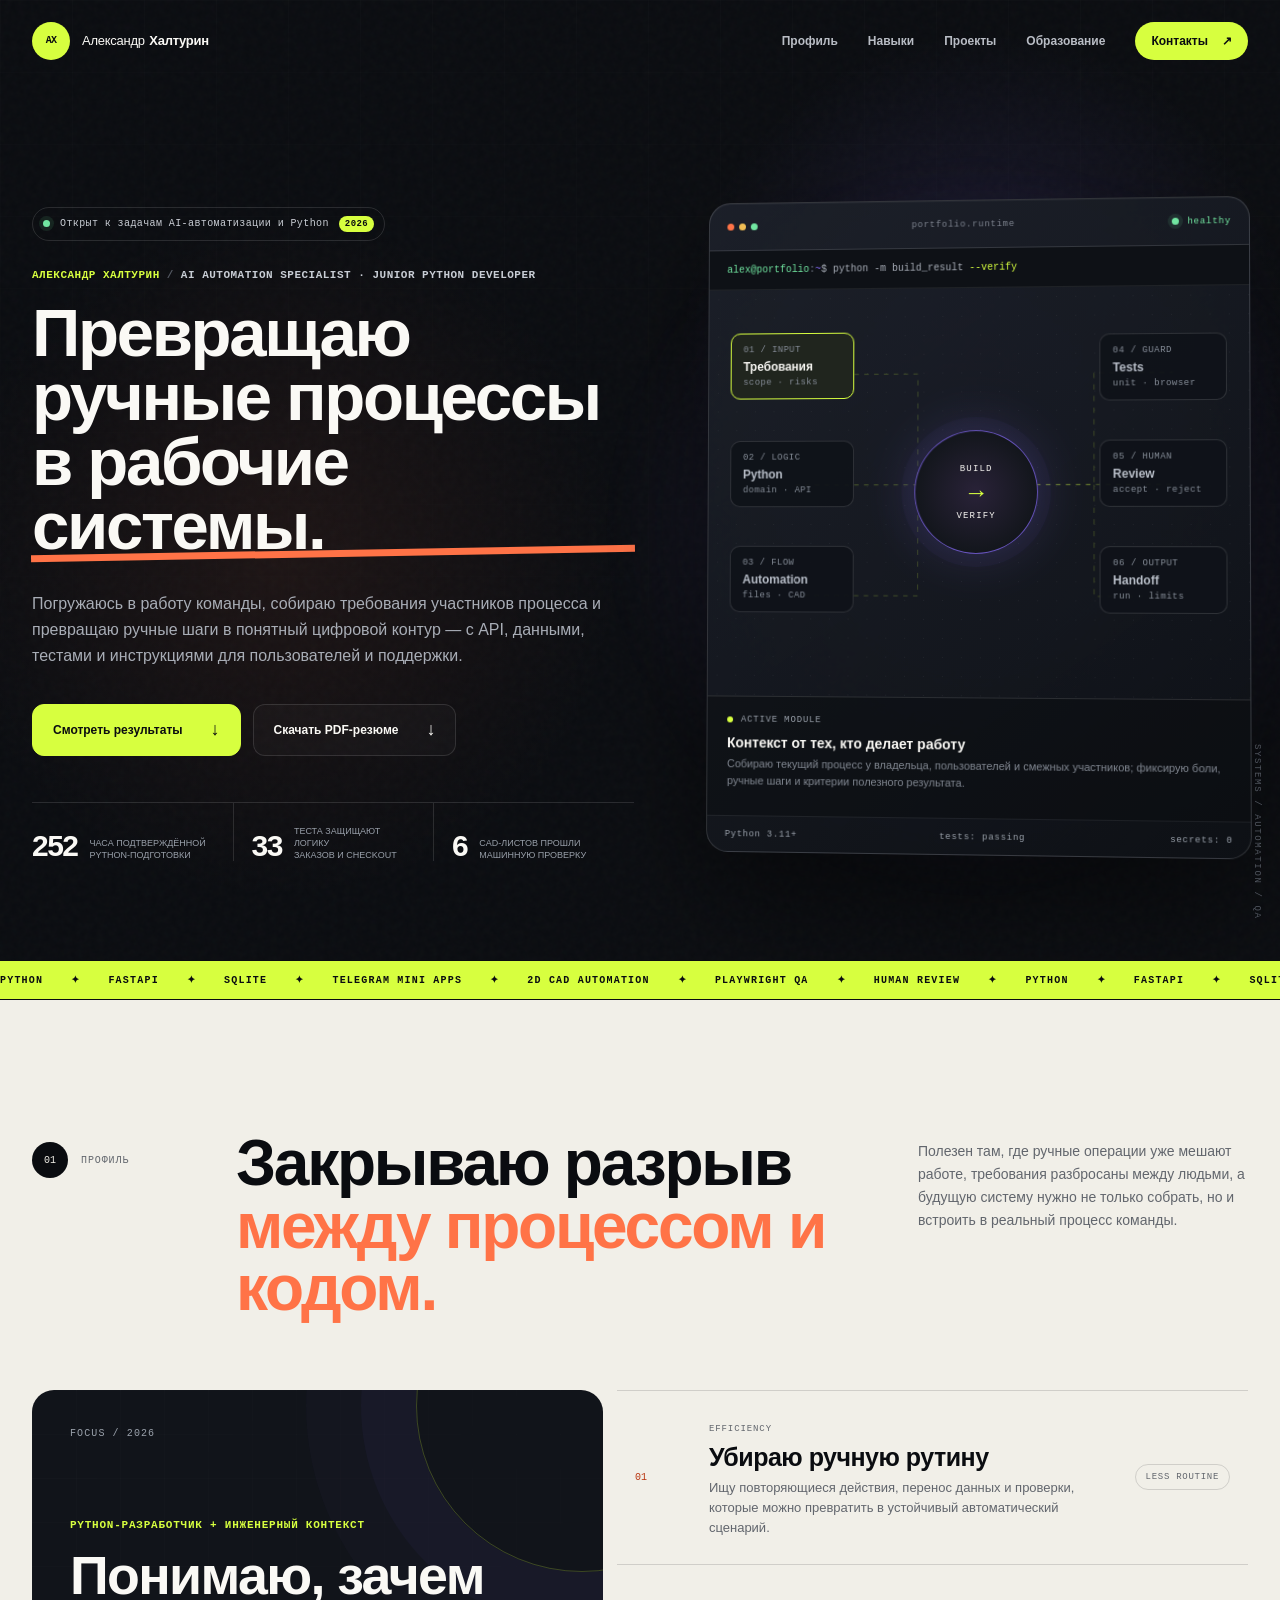
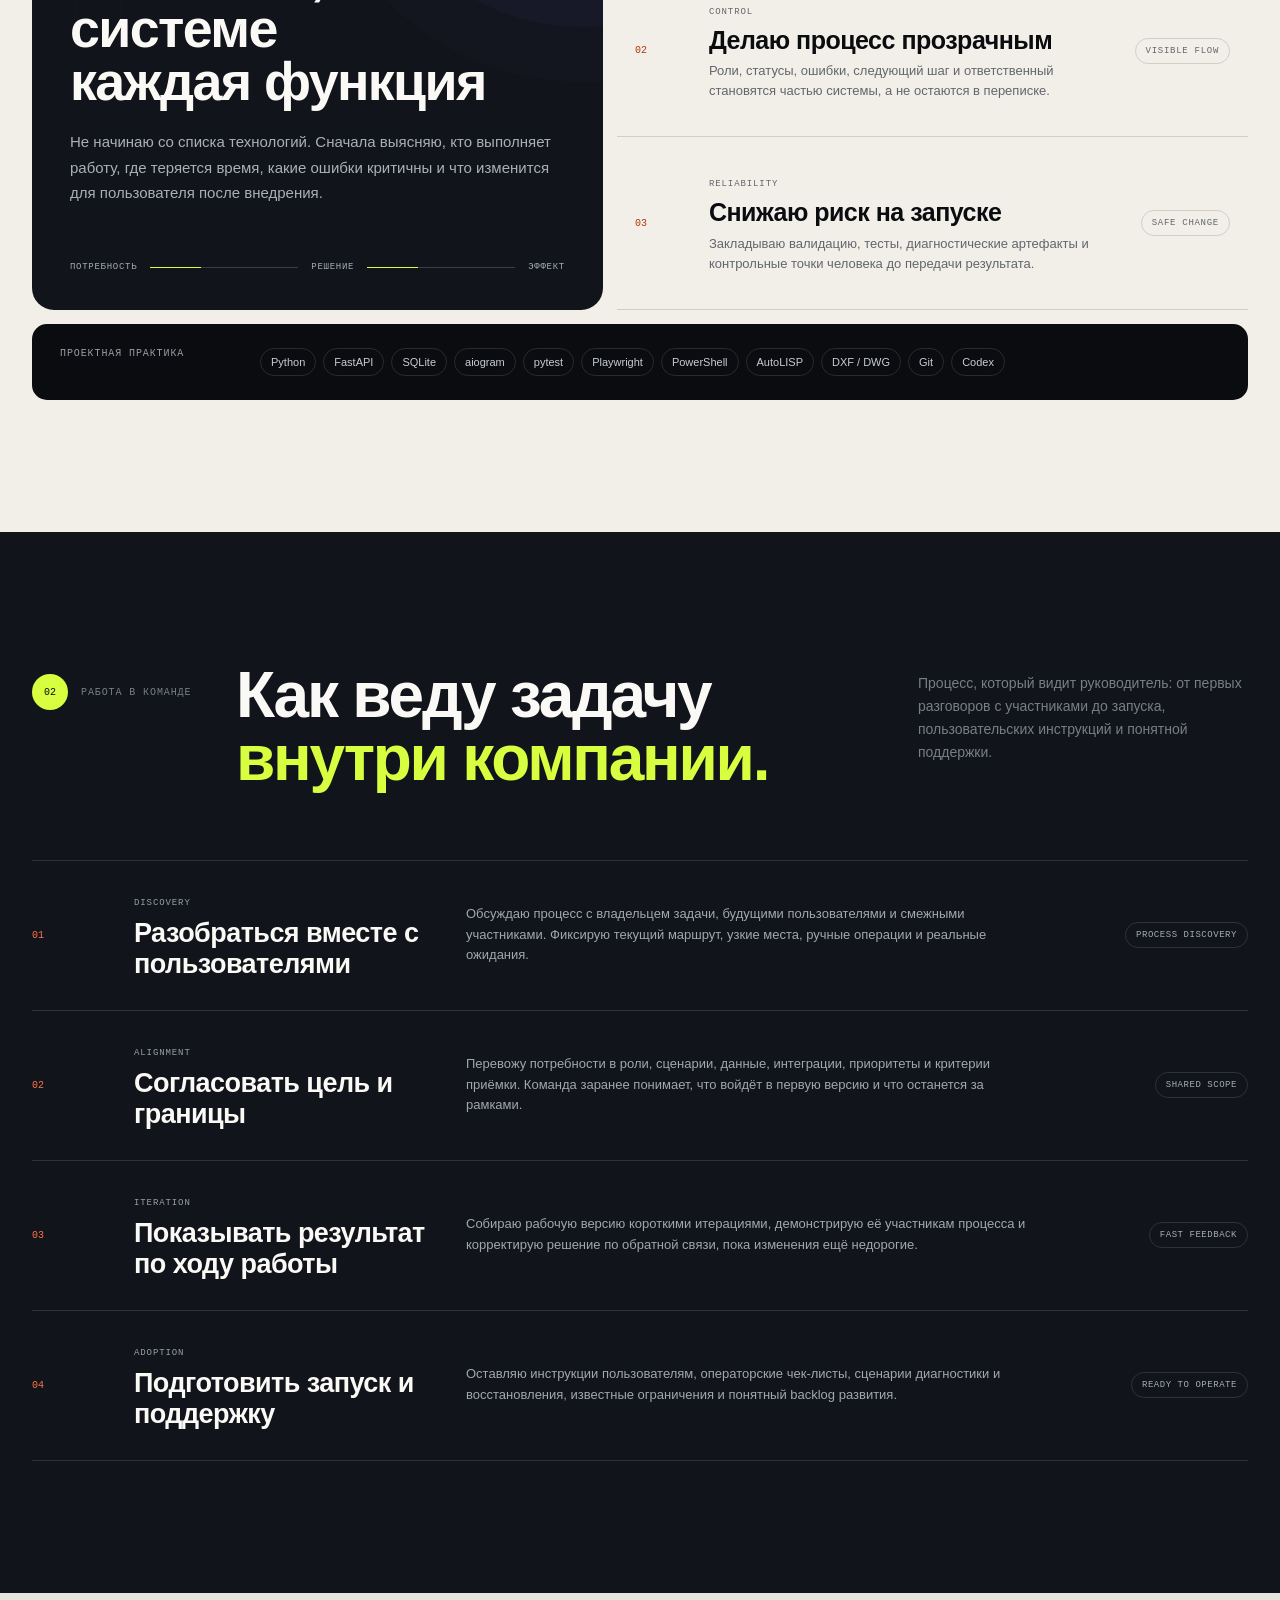
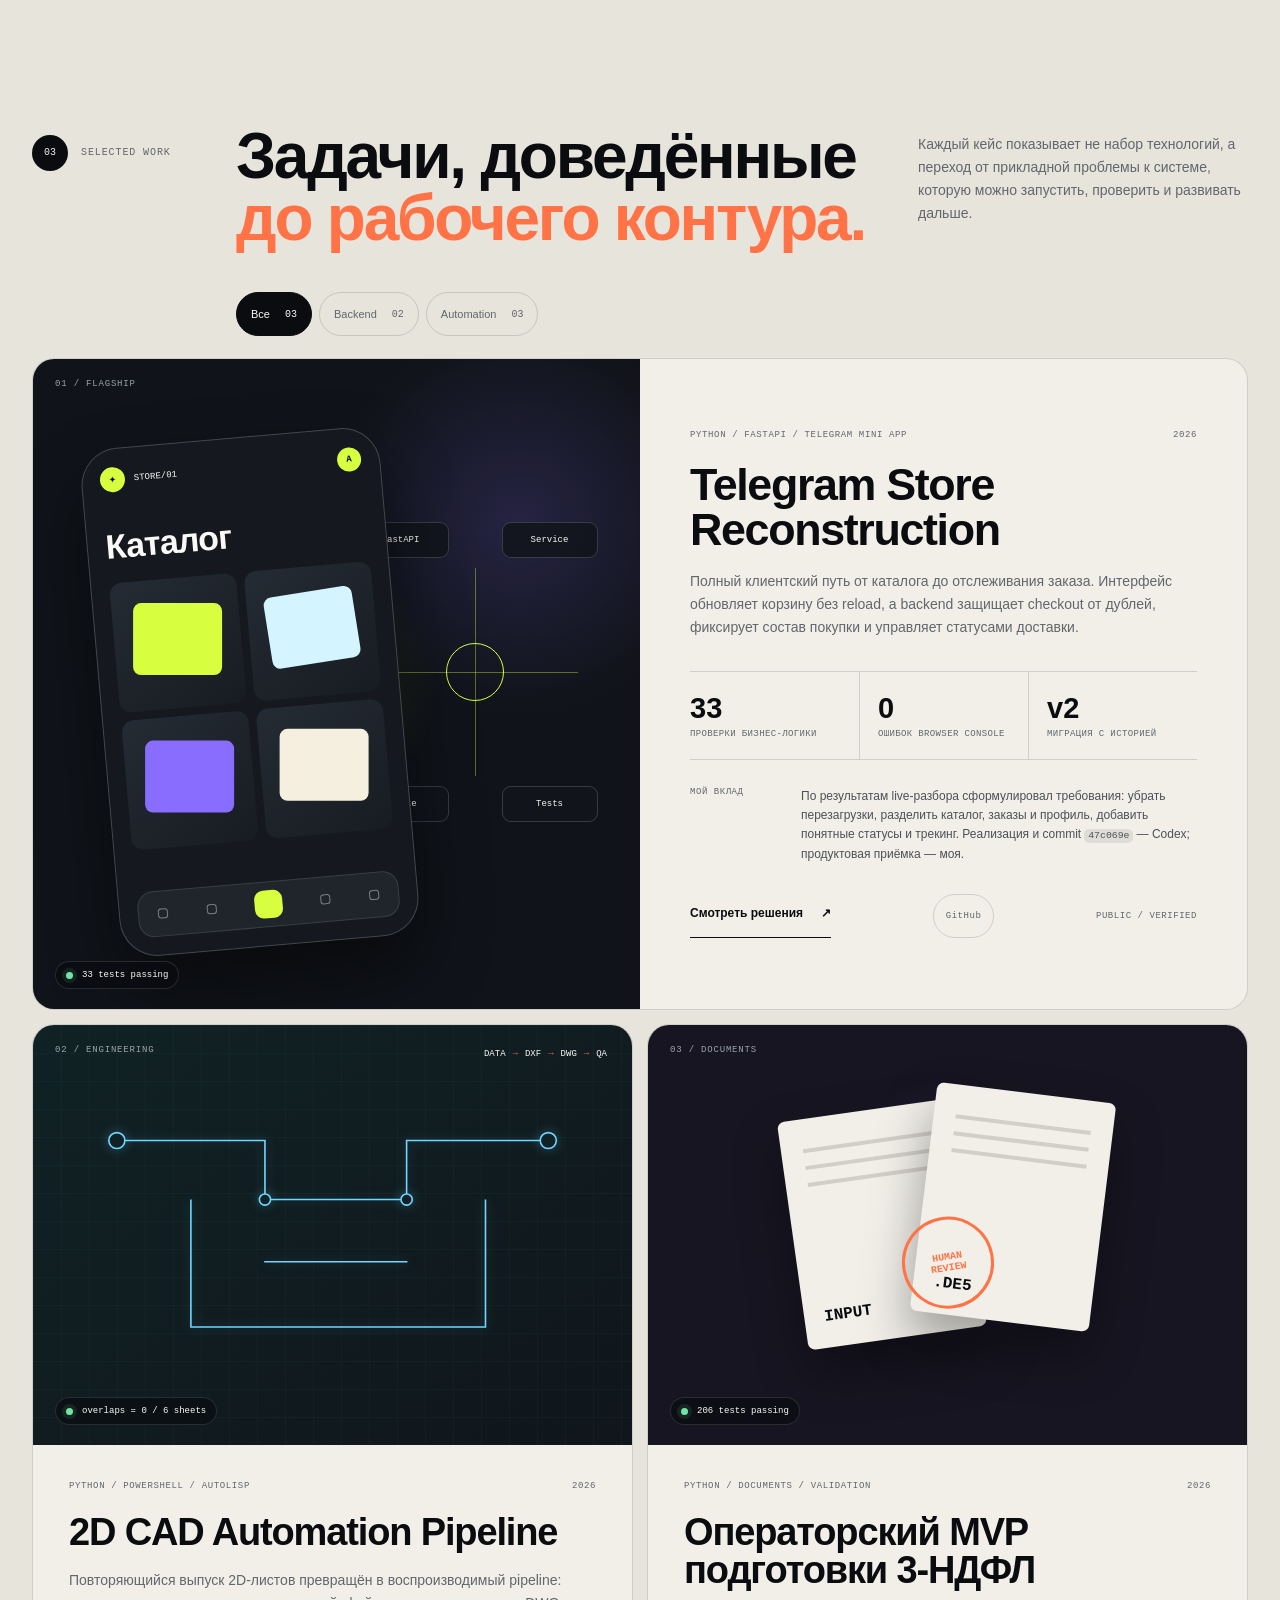
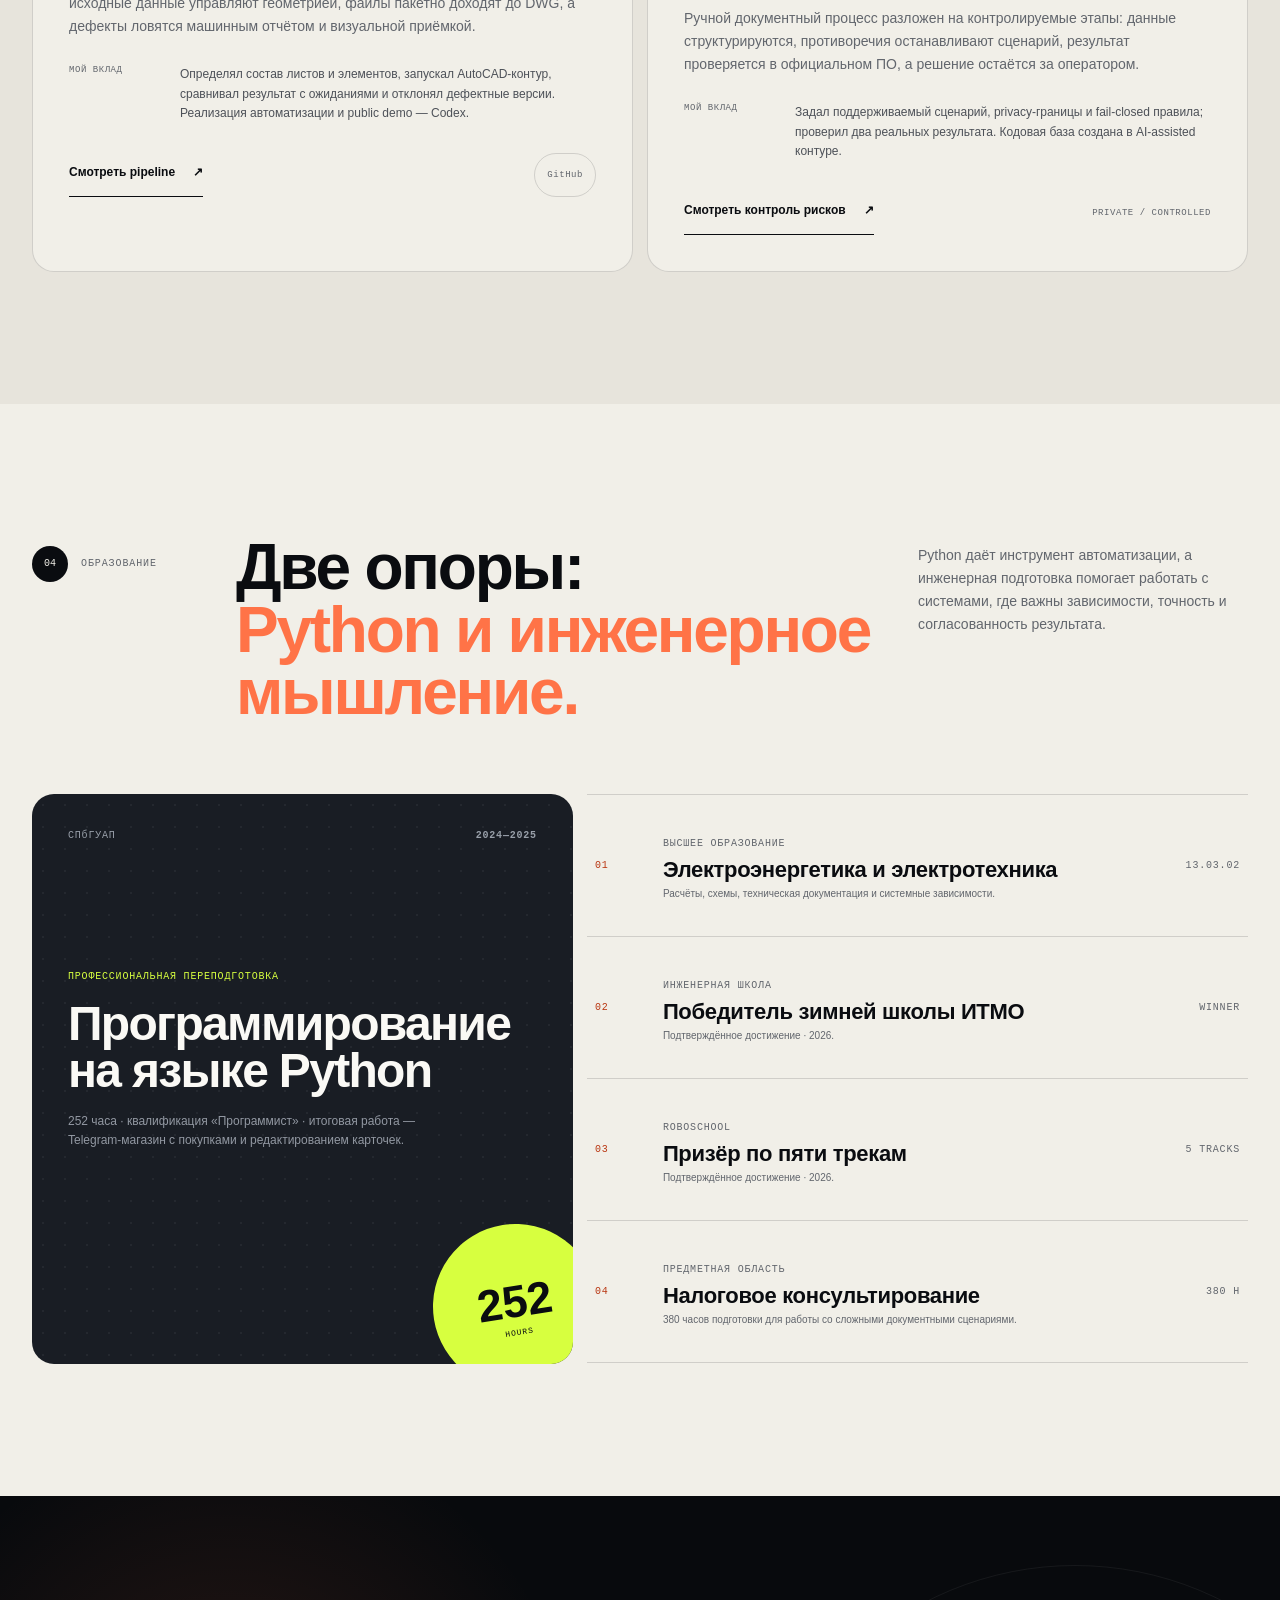
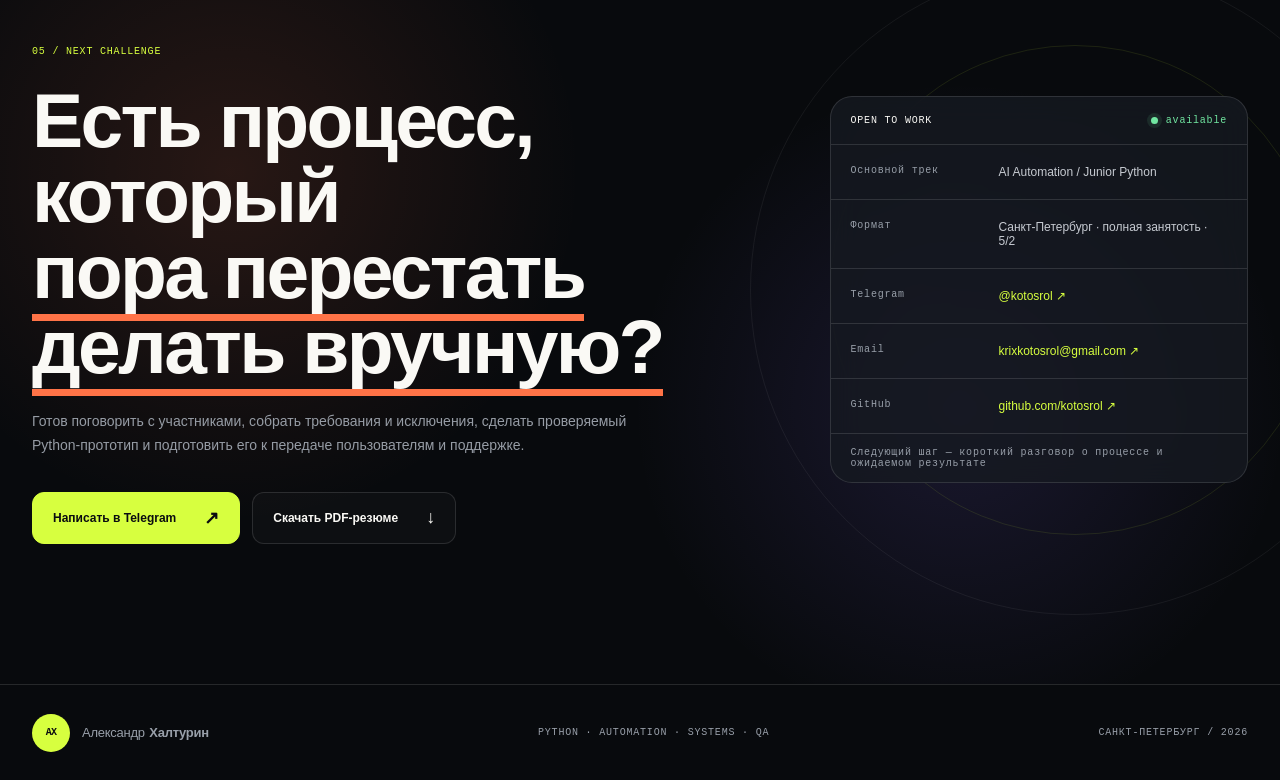
==== commit 53d8abda: "Add targeted resumes and public contacts" ====
--- a/index.html
+++ b/index.html
@@ -3,9 +3,9 @@
 <head>
   <meta charset="utf-8">
   <meta name="viewport" content="width=device-width, initial-scale=1">
-  <meta name="description" content="Александр Халтурин — Junior Python Developer / Automation Engineer. Backend-прототипы, Telegram Mini Apps, автоматизация и проверяемые проекты.">
+  <meta name="description" content="Александр Халтурин — специалист по AI-автоматизации бизнес-процессов и Junior Python Developer. Проверяемые backend, document и 2D CAD проекты.">
   <meta name="theme-color" content="#090b0f">
-  <title>Александр Халтурин — Python Developer / Automation Engineer</title>
+  <title>Александр Халтурин — AI Automation / Junior Python Developer</title>
   <script>document.documentElement.classList.add('js')</script>
   <link rel="icon" href="assets/favicon.svg" type="image/svg+xml">
   <link rel="stylesheet" href="styles.css?v=6">
@@ -41,13 +41,13 @@
       <div class="hero-noise" aria-hidden="true"></div>
       <div class="shell hero-layout">
         <div class="hero-copy">
-          <div class="availability reveal"><i></i><span>Открыт к задачам Python и автоматизации</span><b>2026</b></div>
-          <p class="hero-role reveal" style="--delay:70ms"><b>Александр Халтурин</b><span>/</span>Junior Python Developer · Automation Engineer</p>
-          <h1 id="hero-title" class="reveal" style="--delay:120ms">Автоматизирую процессы<br><em>с помощью Python.</em></h1>
+          <div class="availability reveal"><i></i><span>Открыт к задачам AI‑автоматизации и Python</span><b>2026</b></div>
+          <p class="hero-role reveal" style="--delay:70ms"><b>Александр Халтурин</b><span>/</span>AI Automation Specialist · Junior Python Developer</p>
+          <h1 id="hero-title" class="reveal" style="--delay:120ms">Превращаю ручные процессы<br><em>в рабочие системы.</em></h1>
           <p class="hero-lead reveal" style="--delay:180ms">Погружаюсь в работу команды, собираю требования участников процесса и превращаю ручные шаги в понятный цифровой контур — с API, данными, тестами и инструкциями для пользователей и поддержки.</p>
           <div class="hero-actions reveal" style="--delay:240ms">
             <a class="button button-primary" href="#projects"><span>Смотреть результаты</span><i>↓</i></a>
-            <a class="button button-ghost" href="projects/telegram-store-reconstruction.html"><span>Разобрать backend‑кейс</span><i>↗</i></a>
+            <a class="button button-ghost" href="resume/alexander-khalturin-ai-automation.pdf" download><span>Скачать PDF‑резюме</span><i>↓</i></a>
           </div>
           <dl class="hero-metrics reveal" style="--delay:300ms" aria-label="Подтверждённые показатели">
             <div><dt data-counter="252">252</dt><dd>часа подтверждённой<br>Python‑подготовки</dd></div>
@@ -164,7 +164,7 @@
     </section>
 
     <section class="contact-section" id="contact" aria-labelledby="contact-title">
-      <div class="contact-orbit" aria-hidden="true"><i></i><i></i><i></i></div><div class="shell contact-layout"><div class="contact-copy reveal"><p class="contact-kicker">05 / NEXT CHALLENGE</p><h2 id="contact-title">Нужен человек, который<br><em>разберётся и доведёт?</em></h2><p>Готов войти в прикладную задачу, разобраться в процессе вместе с командой, собрать Python‑прототип, проверить критические сценарии и подготовить решение к передаче пользователям и поддержке.</p><div class="contact-actions"><a class="button button-primary" href="https://github.com/kotosrol" target="_blank" rel="noopener noreferrer"><span>Оценить проекты на GitHub</span><i>↗</i></a><a class="button button-ghost" href="#top"><span>Вернуться к началу</span><i>↑</i></a></div></div><aside class="contact-panel reveal" style="--delay:120ms"><header><span>OPEN TO WORK</span><b><i></i> available</b></header><dl><div><dt>Целевая роль</dt><dd>Junior Python / Automation</dd></div><div><dt>Что принесу</dt><dd>Discovery → prototype → QA → adoption</dd></div><div><dt>Публичный канал</dt><dd><a href="https://github.com/kotosrol" target="_blank" rel="noopener noreferrer">github.com/kotosrol ↗</a></dd></div><div><dt>Telegram / email</dt><dd>добавляются перед публикацией</dd></div></dl><footer>Следующий шаг — короткий разговор о процессе и ожидаемом результате</footer></aside></div>
+      <div class="contact-orbit" aria-hidden="true"><i></i><i></i><i></i></div><div class="shell contact-layout"><div class="contact-copy reveal"><p class="contact-kicker">05 / NEXT CHALLENGE</p><h2 id="contact-title">Есть процесс, который<br><em>пора перестать делать вручную?</em></h2><p>Готов поговорить с участниками, собрать требования и исключения, сделать проверяемый Python‑прототип и подготовить его к передаче пользователям и поддержке.</p><div class="contact-actions"><a class="button button-primary" href="https://t.me/kotosrol" target="_blank" rel="noopener noreferrer"><span>Написать в Telegram</span><i>↗</i></a><a class="button button-ghost" href="resume/alexander-khalturin-ai-automation.pdf" download><span>Скачать PDF‑резюме</span><i>↓</i></a></div></div><aside class="contact-panel reveal" style="--delay:120ms"><header><span>OPEN TO WORK</span><b><i></i> available</b></header><dl><div><dt>Основной трек</dt><dd>AI Automation / Junior Python</dd></div><div><dt>Формат</dt><dd>Санкт‑Петербург · полная занятость · 5/2</dd></div><div><dt>Telegram</dt><dd><a href="https://t.me/kotosrol" target="_blank" rel="noopener noreferrer">@kotosrol ↗</a></dd></div><div><dt>Email</dt><dd><a href="mailto:krixkotosrol@gmail.com">krixkotosrol@gmail.com ↗</a></dd></div><div><dt>GitHub</dt><dd><a href="https://github.com/kotosrol" target="_blank" rel="noopener noreferrer">github.com/kotosrol ↗</a></dd></div></dl><footer>Следующий шаг — короткий разговор о процессе и ожидаемом результате</footer></aside></div>
     </section>
   </main>
 
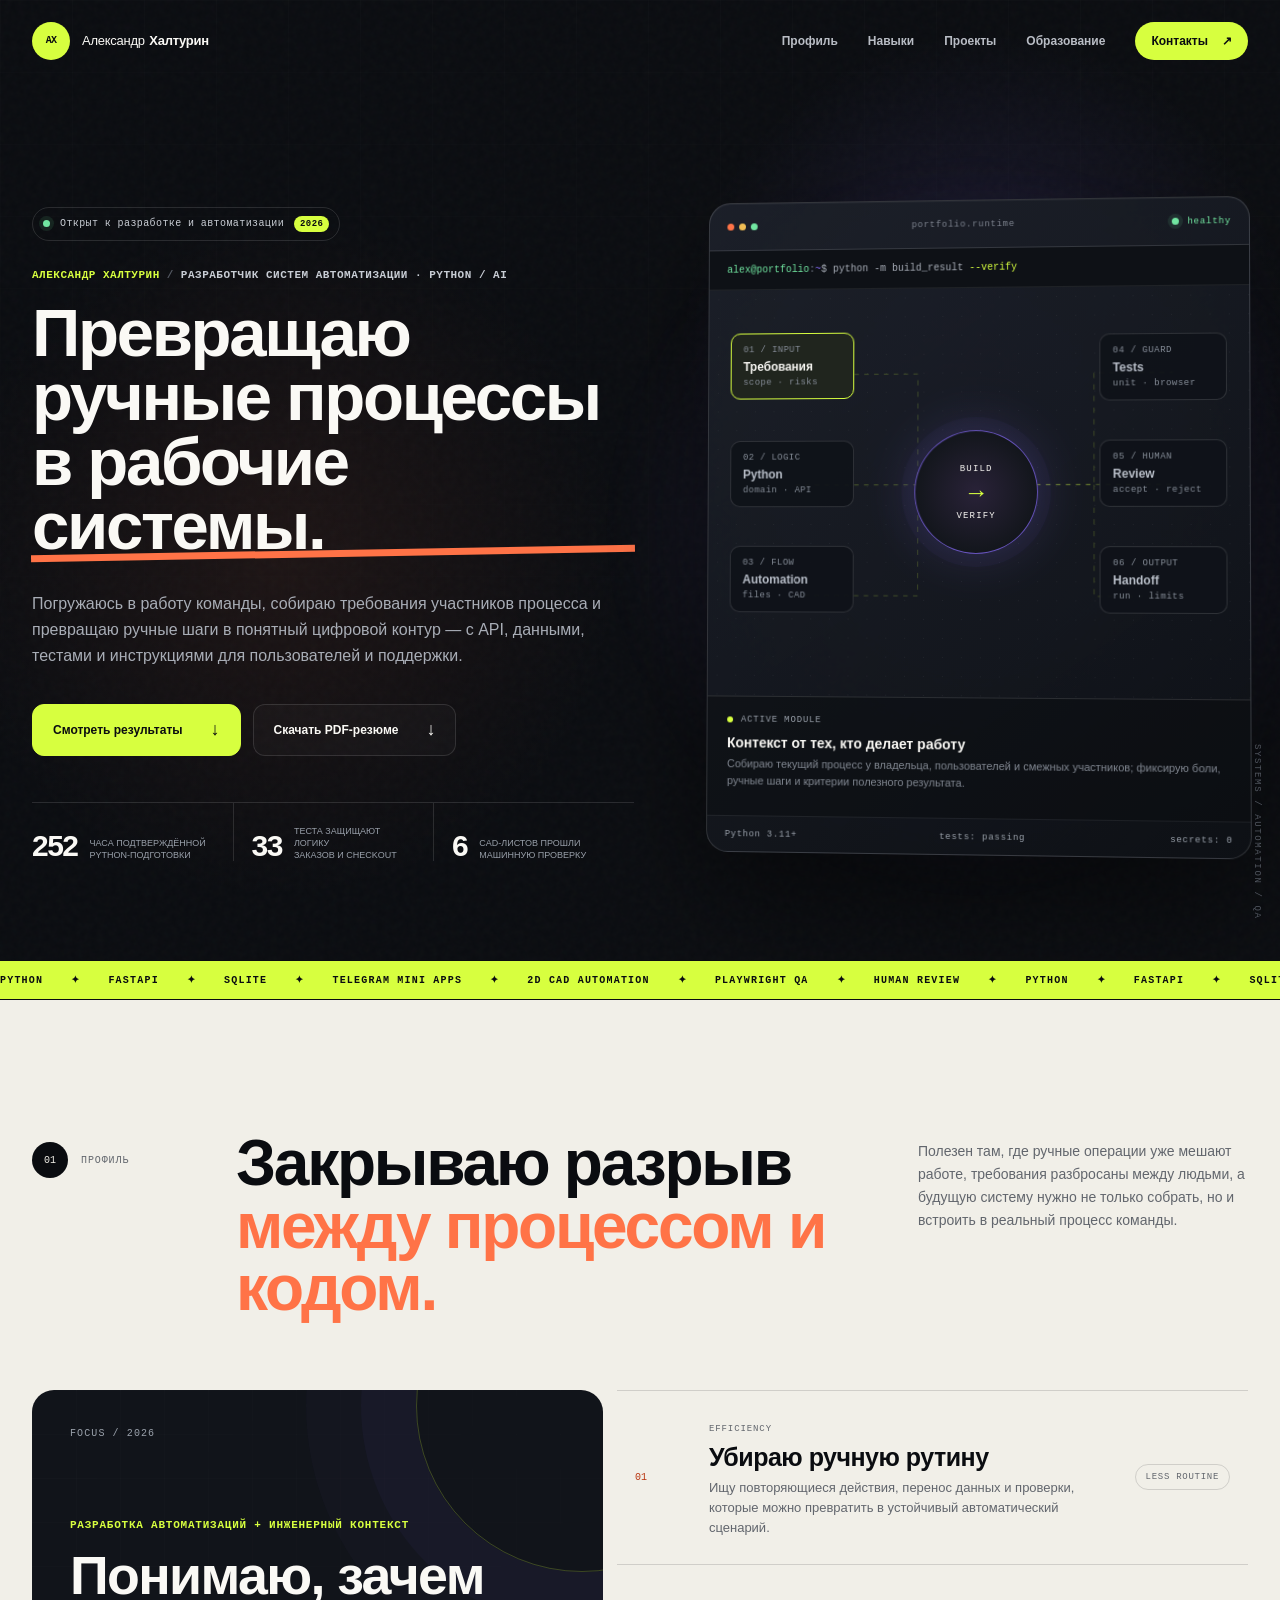
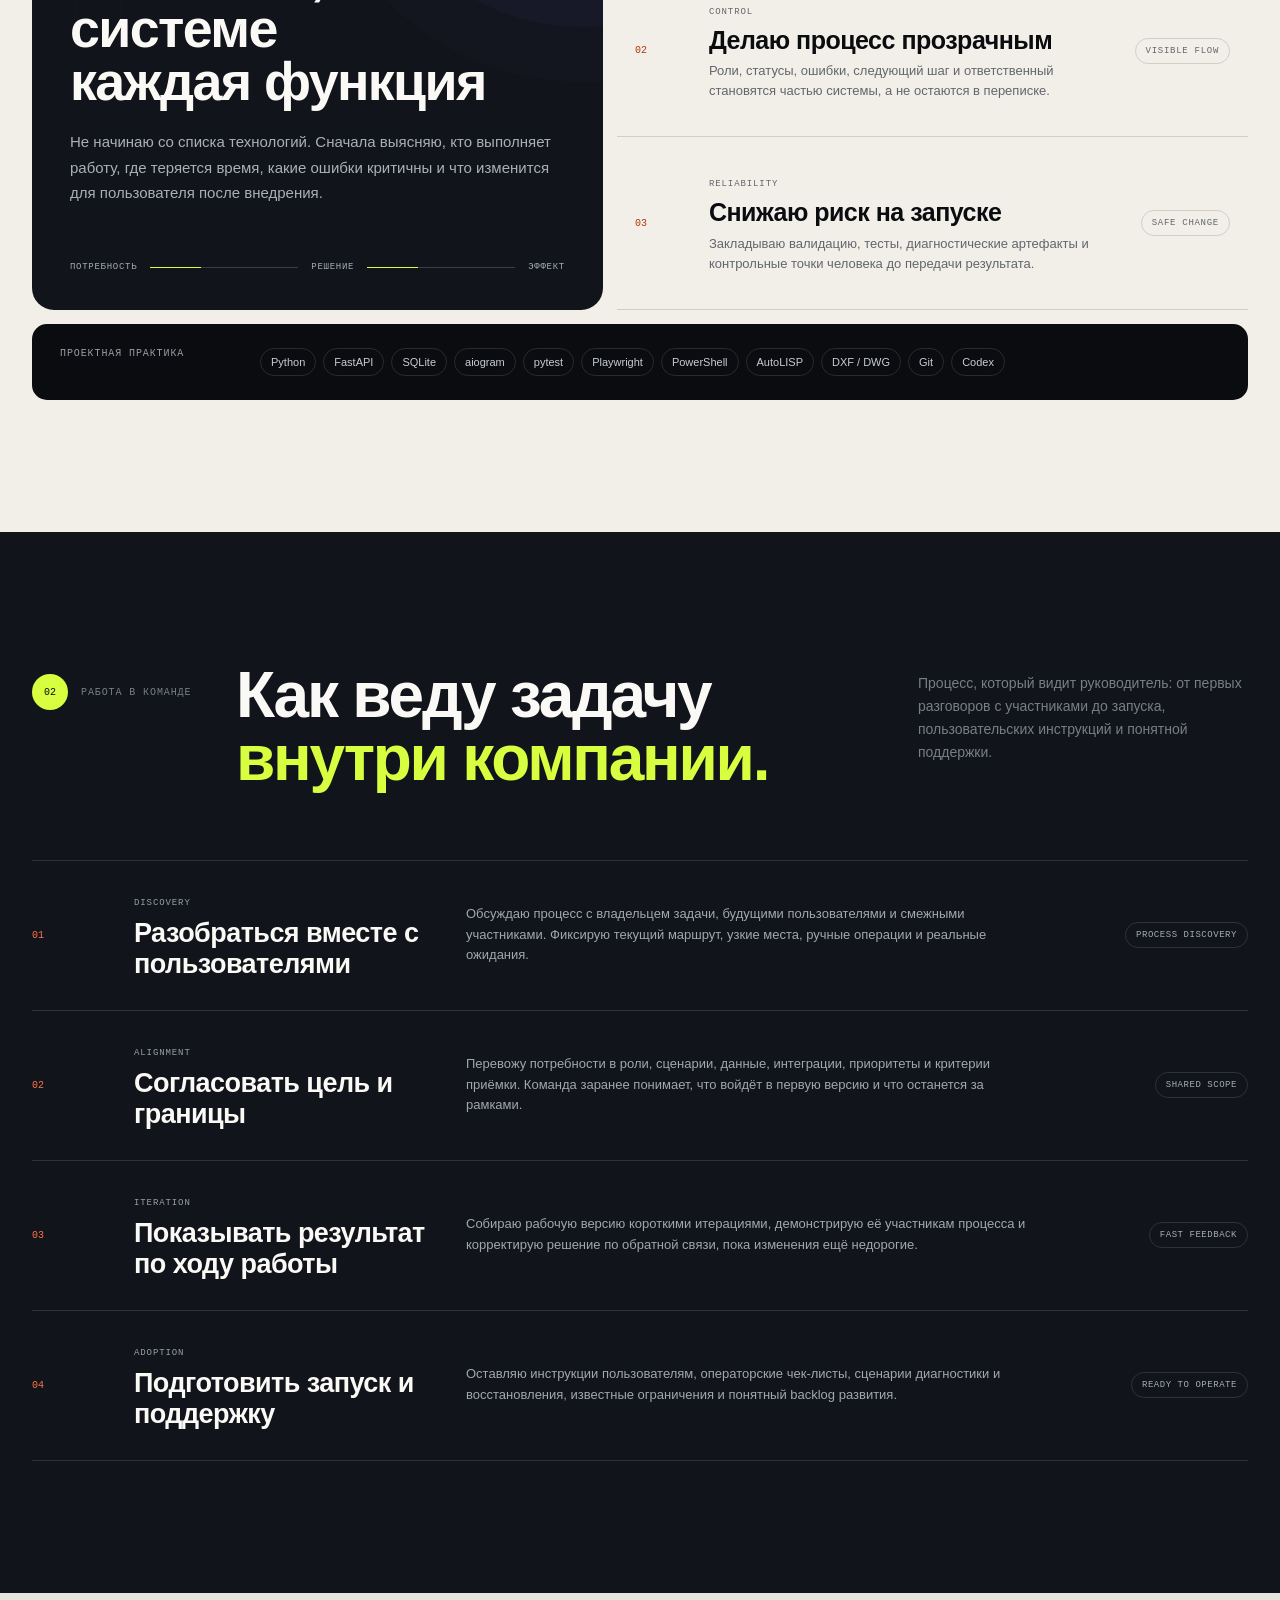
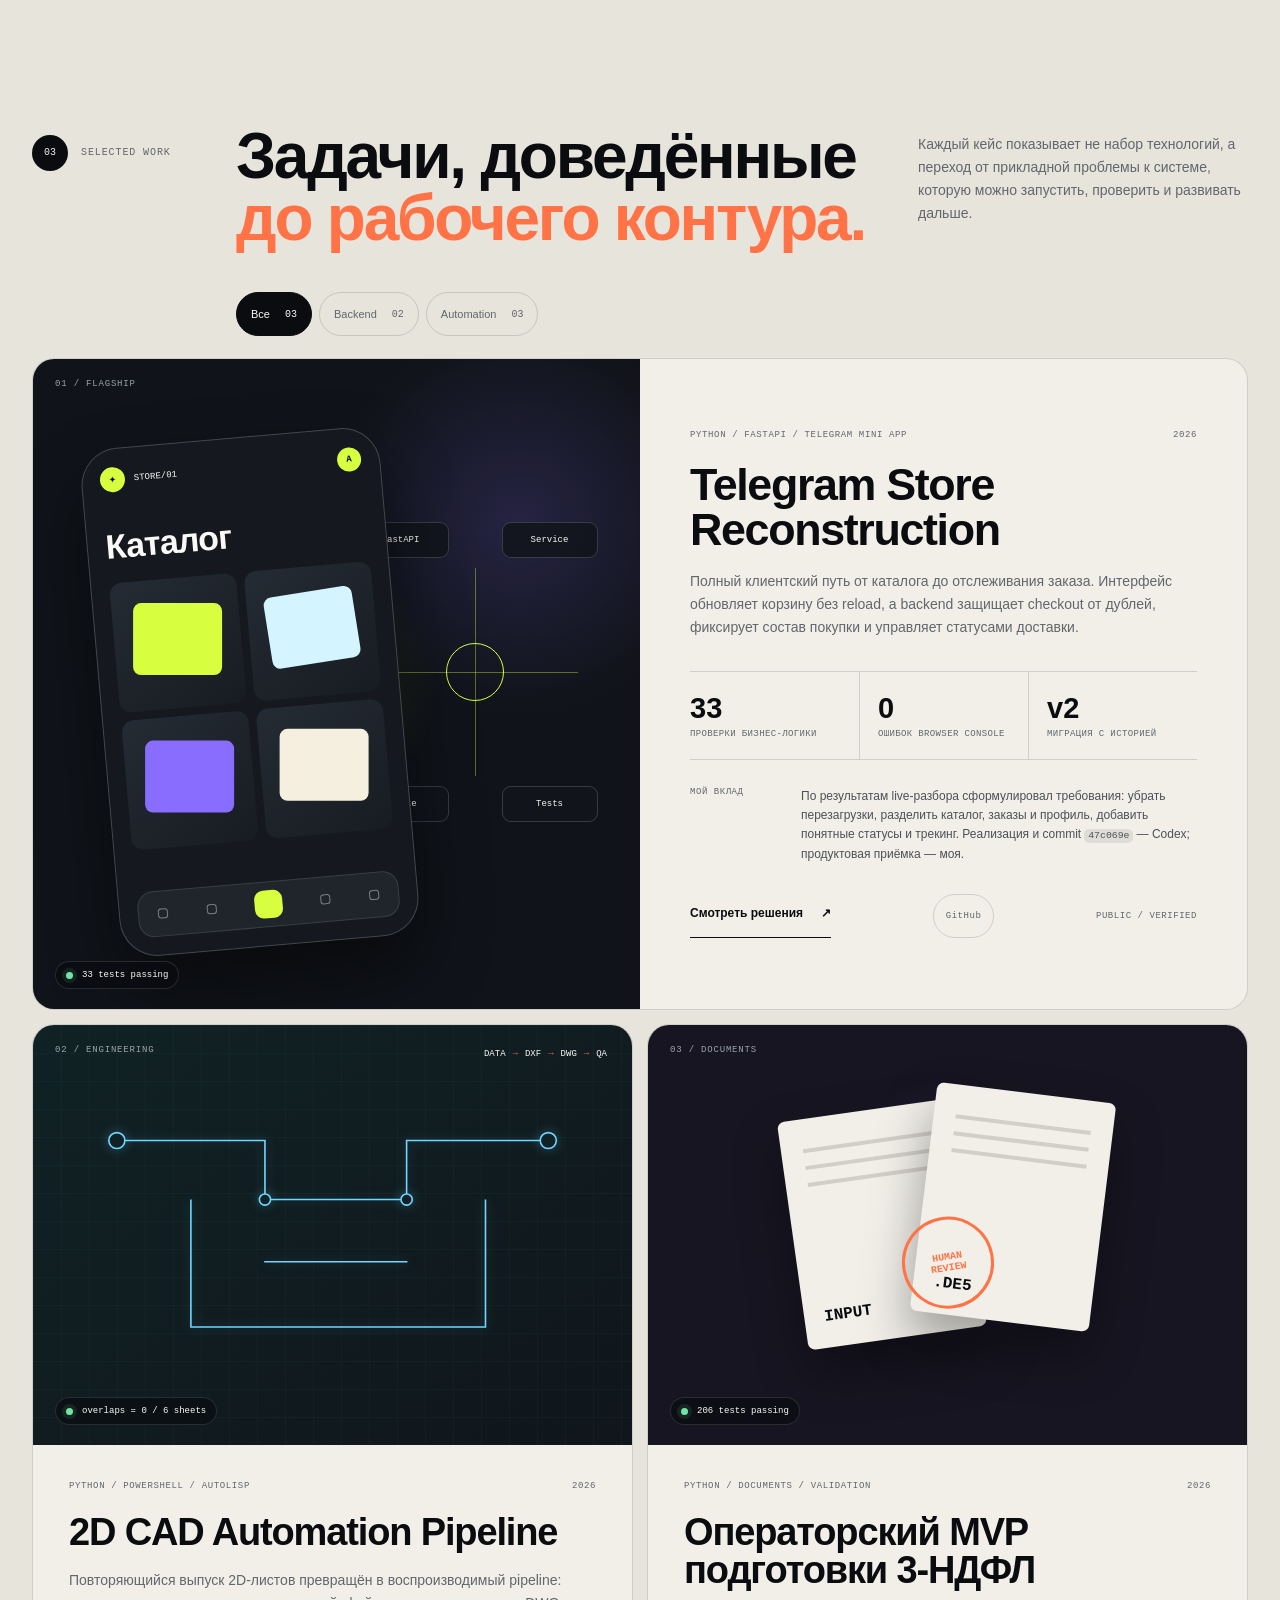
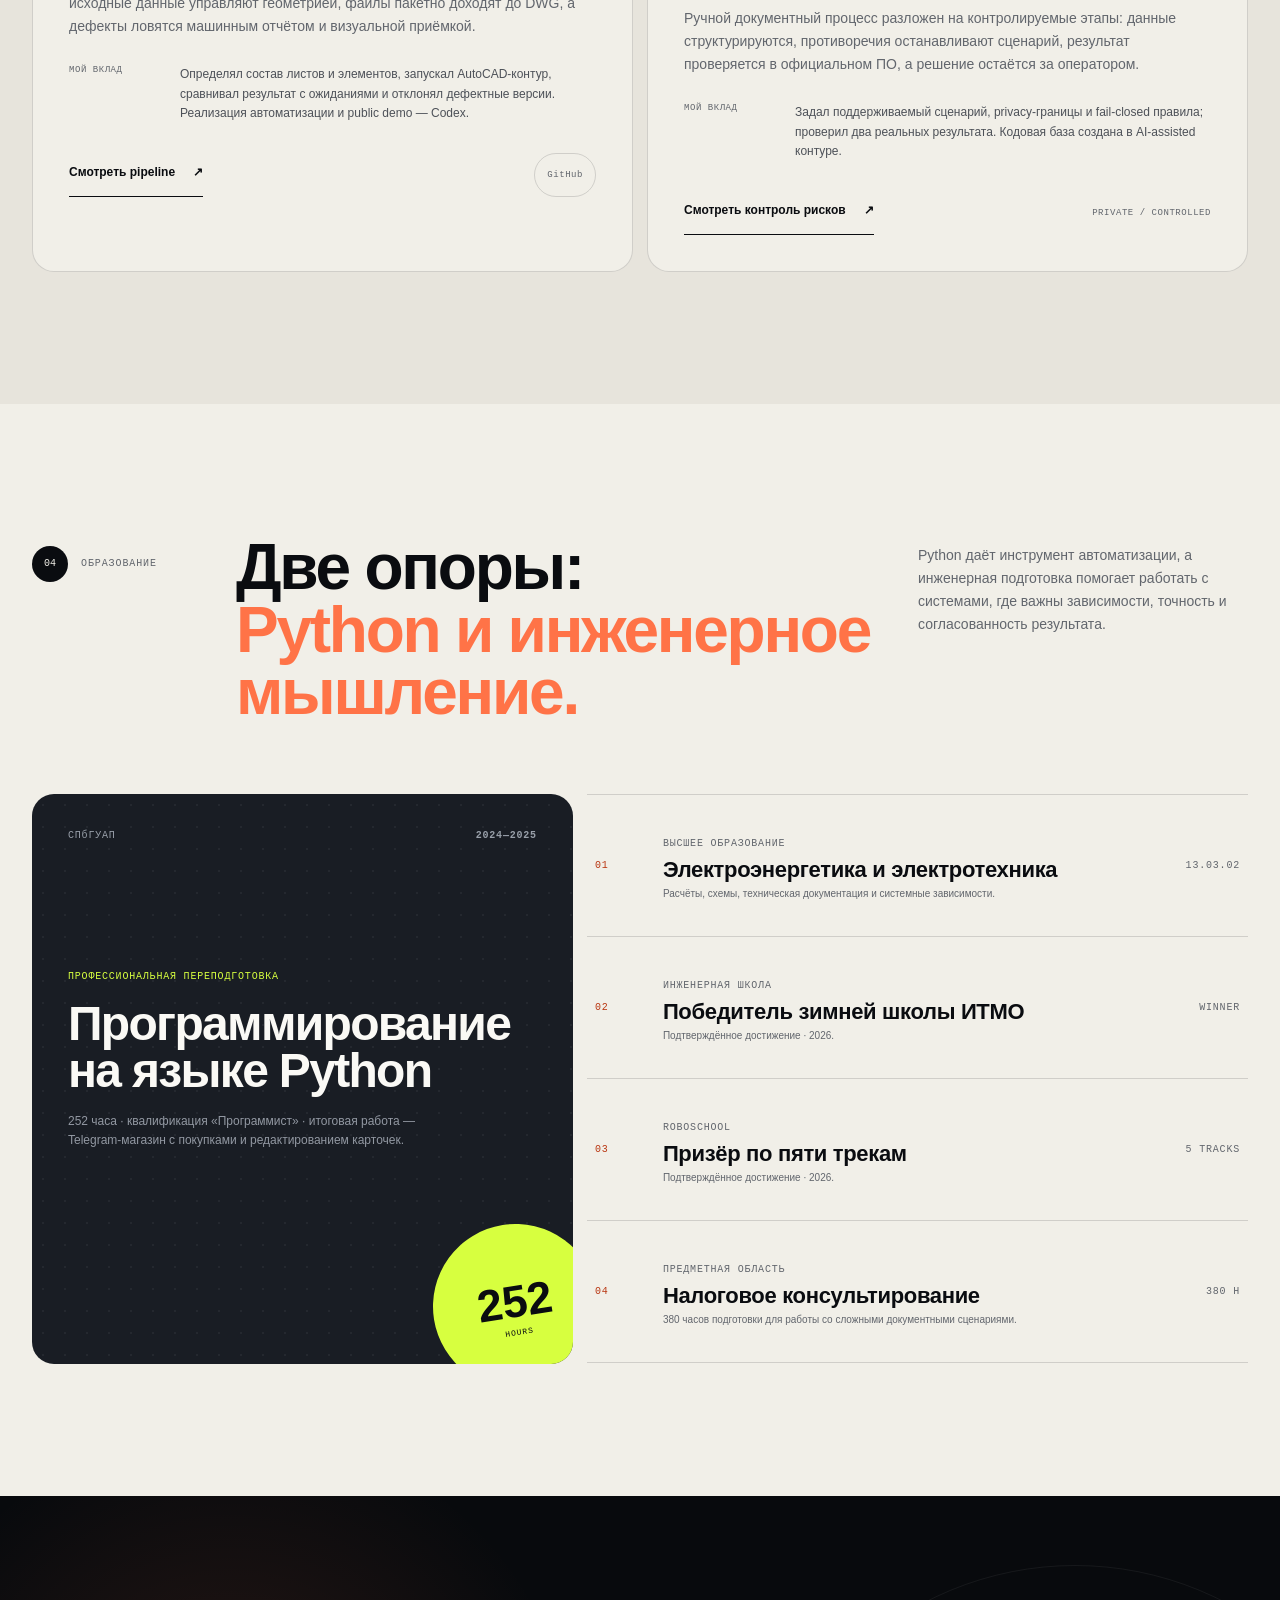
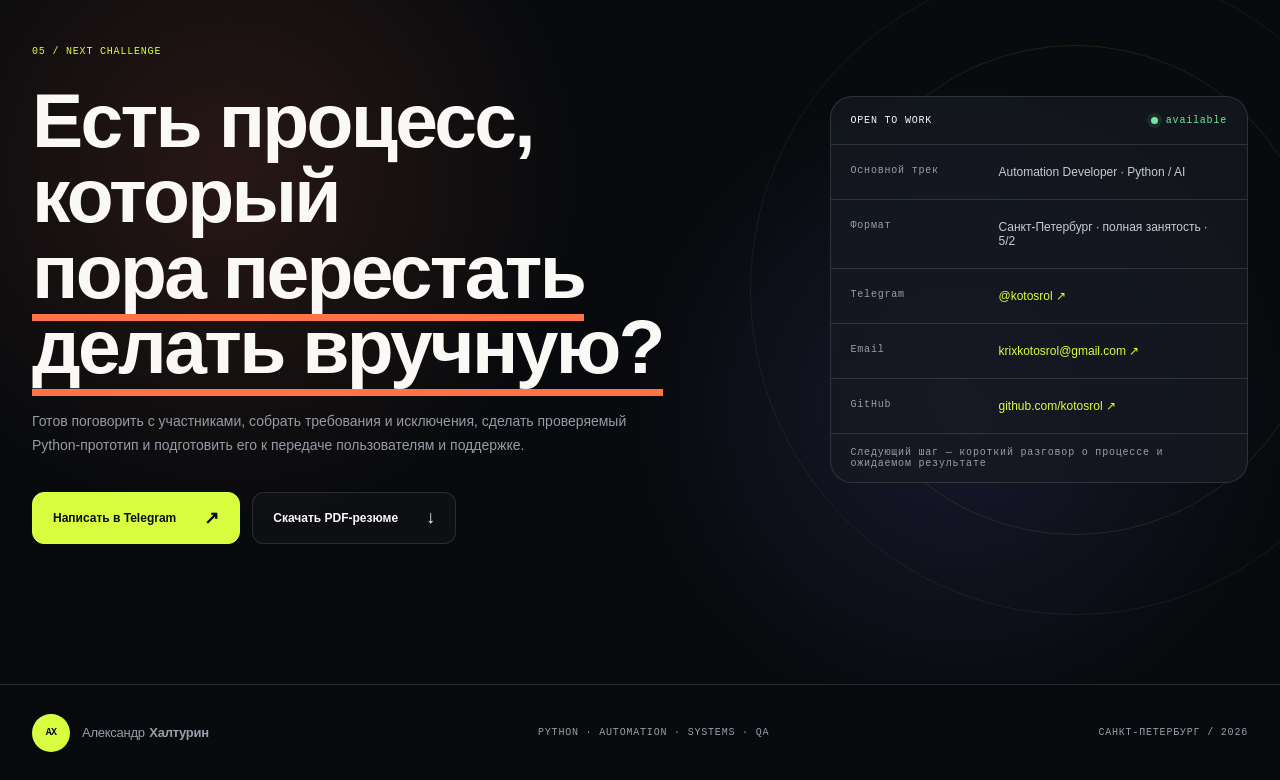
==== commit 4b972440: "Unify portfolio around automation developer role" ====
--- a/index.html
+++ b/index.html
@@ -3,9 +3,9 @@
 <head>
   <meta charset="utf-8">
   <meta name="viewport" content="width=device-width, initial-scale=1">
-  <meta name="description" content="Александр Халтурин — специалист по AI-автоматизации бизнес-процессов и Junior Python Developer. Проверяемые backend, document и 2D CAD проекты.">
+  <meta name="description" content="Александр Халтурин — разработчик систем автоматизации. Python, AI-инструменты, анализ процессов, API, данные, тестирование и внедрение.">
   <meta name="theme-color" content="#090b0f">
-  <title>Александр Халтурин — AI Automation / Junior Python Developer</title>
+  <title>Александр Халтурин — разработчик систем автоматизации</title>
   <script>document.documentElement.classList.add('js')</script>
   <link rel="icon" href="assets/favicon.svg" type="image/svg+xml">
   <link rel="stylesheet" href="styles.css?v=6">
@@ -41,13 +41,13 @@
       <div class="hero-noise" aria-hidden="true"></div>
       <div class="shell hero-layout">
         <div class="hero-copy">
-          <div class="availability reveal"><i></i><span>Открыт к задачам AI‑автоматизации и Python</span><b>2026</b></div>
-          <p class="hero-role reveal" style="--delay:70ms"><b>Александр Халтурин</b><span>/</span>AI Automation Specialist · Junior Python Developer</p>
+          <div class="availability reveal"><i></i><span>Открыт к разработке и автоматизации</span><b>2026</b></div>
+          <p class="hero-role reveal" style="--delay:70ms"><b>Александр Халтурин</b><span>/</span>Разработчик систем автоматизации · Python / AI</p>
           <h1 id="hero-title" class="reveal" style="--delay:120ms">Превращаю ручные процессы<br><em>в рабочие системы.</em></h1>
           <p class="hero-lead reveal" style="--delay:180ms">Погружаюсь в работу команды, собираю требования участников процесса и превращаю ручные шаги в понятный цифровой контур — с API, данными, тестами и инструкциями для пользователей и поддержки.</p>
           <div class="hero-actions reveal" style="--delay:240ms">
             <a class="button button-primary" href="#projects"><span>Смотреть результаты</span><i>↓</i></a>
-            <a class="button button-ghost" href="resume/alexander-khalturin-ai-automation.pdf" download><span>Скачать PDF‑резюме</span><i>↓</i></a>
+            <a class="button button-ghost" href="resume/alexander-khalturin-automation-developer.pdf" download><span>Скачать PDF‑резюме</span><i>↓</i></a>
           </div>
           <dl class="hero-metrics reveal" style="--delay:300ms" aria-label="Подтверждённые показатели">
             <div><dt data-counter="252">252</dt><dd>часа подтверждённой<br>Python‑подготовки</dd></div>
@@ -103,7 +103,7 @@
         <div class="profile-board">
           <article class="profile-core reveal" data-tilt>
             <span class="card-label">FOCUS / 2026</span>
-            <p class="profile-overline">Python‑разработчик + инженерный контекст</p>
+            <p class="profile-overline">Разработка автоматизаций + инженерный контекст</p>
             <h3>Понимаю, зачем системе<br>каждая функция</h3>
             <p>Не начинаю со списка технологий. Сначала выясняю, кто выполняет работу, где теряется время, какие ошибки критичны и что изменится для пользователя после внедрения.</p>
             <div class="profile-route" aria-hidden="true"><span>ПОТРЕБНОСТЬ</span><i></i><span>РЕШЕНИЕ</span><i></i><span>ЭФФЕКТ</span></div>
@@ -164,7 +164,7 @@
     </section>
 
     <section class="contact-section" id="contact" aria-labelledby="contact-title">
-      <div class="contact-orbit" aria-hidden="true"><i></i><i></i><i></i></div><div class="shell contact-layout"><div class="contact-copy reveal"><p class="contact-kicker">05 / NEXT CHALLENGE</p><h2 id="contact-title">Есть процесс, который<br><em>пора перестать делать вручную?</em></h2><p>Готов поговорить с участниками, собрать требования и исключения, сделать проверяемый Python‑прототип и подготовить его к передаче пользователям и поддержке.</p><div class="contact-actions"><a class="button button-primary" href="https://t.me/kotosrol" target="_blank" rel="noopener noreferrer"><span>Написать в Telegram</span><i>↗</i></a><a class="button button-ghost" href="resume/alexander-khalturin-ai-automation.pdf" download><span>Скачать PDF‑резюме</span><i>↓</i></a></div></div><aside class="contact-panel reveal" style="--delay:120ms"><header><span>OPEN TO WORK</span><b><i></i> available</b></header><dl><div><dt>Основной трек</dt><dd>AI Automation / Junior Python</dd></div><div><dt>Формат</dt><dd>Санкт‑Петербург · полная занятость · 5/2</dd></div><div><dt>Telegram</dt><dd><a href="https://t.me/kotosrol" target="_blank" rel="noopener noreferrer">@kotosrol ↗</a></dd></div><div><dt>Email</dt><dd><a href="mailto:krixkotosrol@gmail.com">krixkotosrol@gmail.com ↗</a></dd></div><div><dt>GitHub</dt><dd><a href="https://github.com/kotosrol" target="_blank" rel="noopener noreferrer">github.com/kotosrol ↗</a></dd></div></dl><footer>Следующий шаг — короткий разговор о процессе и ожидаемом результате</footer></aside></div>
+      <div class="contact-orbit" aria-hidden="true"><i></i><i></i><i></i></div><div class="shell contact-layout"><div class="contact-copy reveal"><p class="contact-kicker">05 / NEXT CHALLENGE</p><h2 id="contact-title">Есть процесс, который<br><em>пора перестать делать вручную?</em></h2><p>Готов поговорить с участниками, собрать требования и исключения, сделать проверяемый Python‑прототип и подготовить его к передаче пользователям и поддержке.</p><div class="contact-actions"><a class="button button-primary" href="https://t.me/kotosrol" target="_blank" rel="noopener noreferrer"><span>Написать в Telegram</span><i>↗</i></a><a class="button button-ghost" href="resume/alexander-khalturin-automation-developer.pdf" download><span>Скачать PDF‑резюме</span><i>↓</i></a></div></div><aside class="contact-panel reveal" style="--delay:120ms"><header><span>OPEN TO WORK</span><b><i></i> available</b></header><dl><div><dt>Основной трек</dt><dd>Automation Developer · Python / AI</dd></div><div><dt>Формат</dt><dd>Санкт‑Петербург · полная занятость · 5/2</dd></div><div><dt>Telegram</dt><dd><a href="https://t.me/kotosrol" target="_blank" rel="noopener noreferrer">@kotosrol ↗</a></dd></div><div><dt>Email</dt><dd><a href="mailto:krixkotosrol@gmail.com">krixkotosrol@gmail.com ↗</a></dd></div><div><dt>GitHub</dt><dd><a href="https://github.com/kotosrol" target="_blank" rel="noopener noreferrer">github.com/kotosrol ↗</a></dd></div></dl><footer>Следующий шаг — короткий разговор о процессе и ожидаемом результате</footer></aside></div>
     </section>
   </main>
 
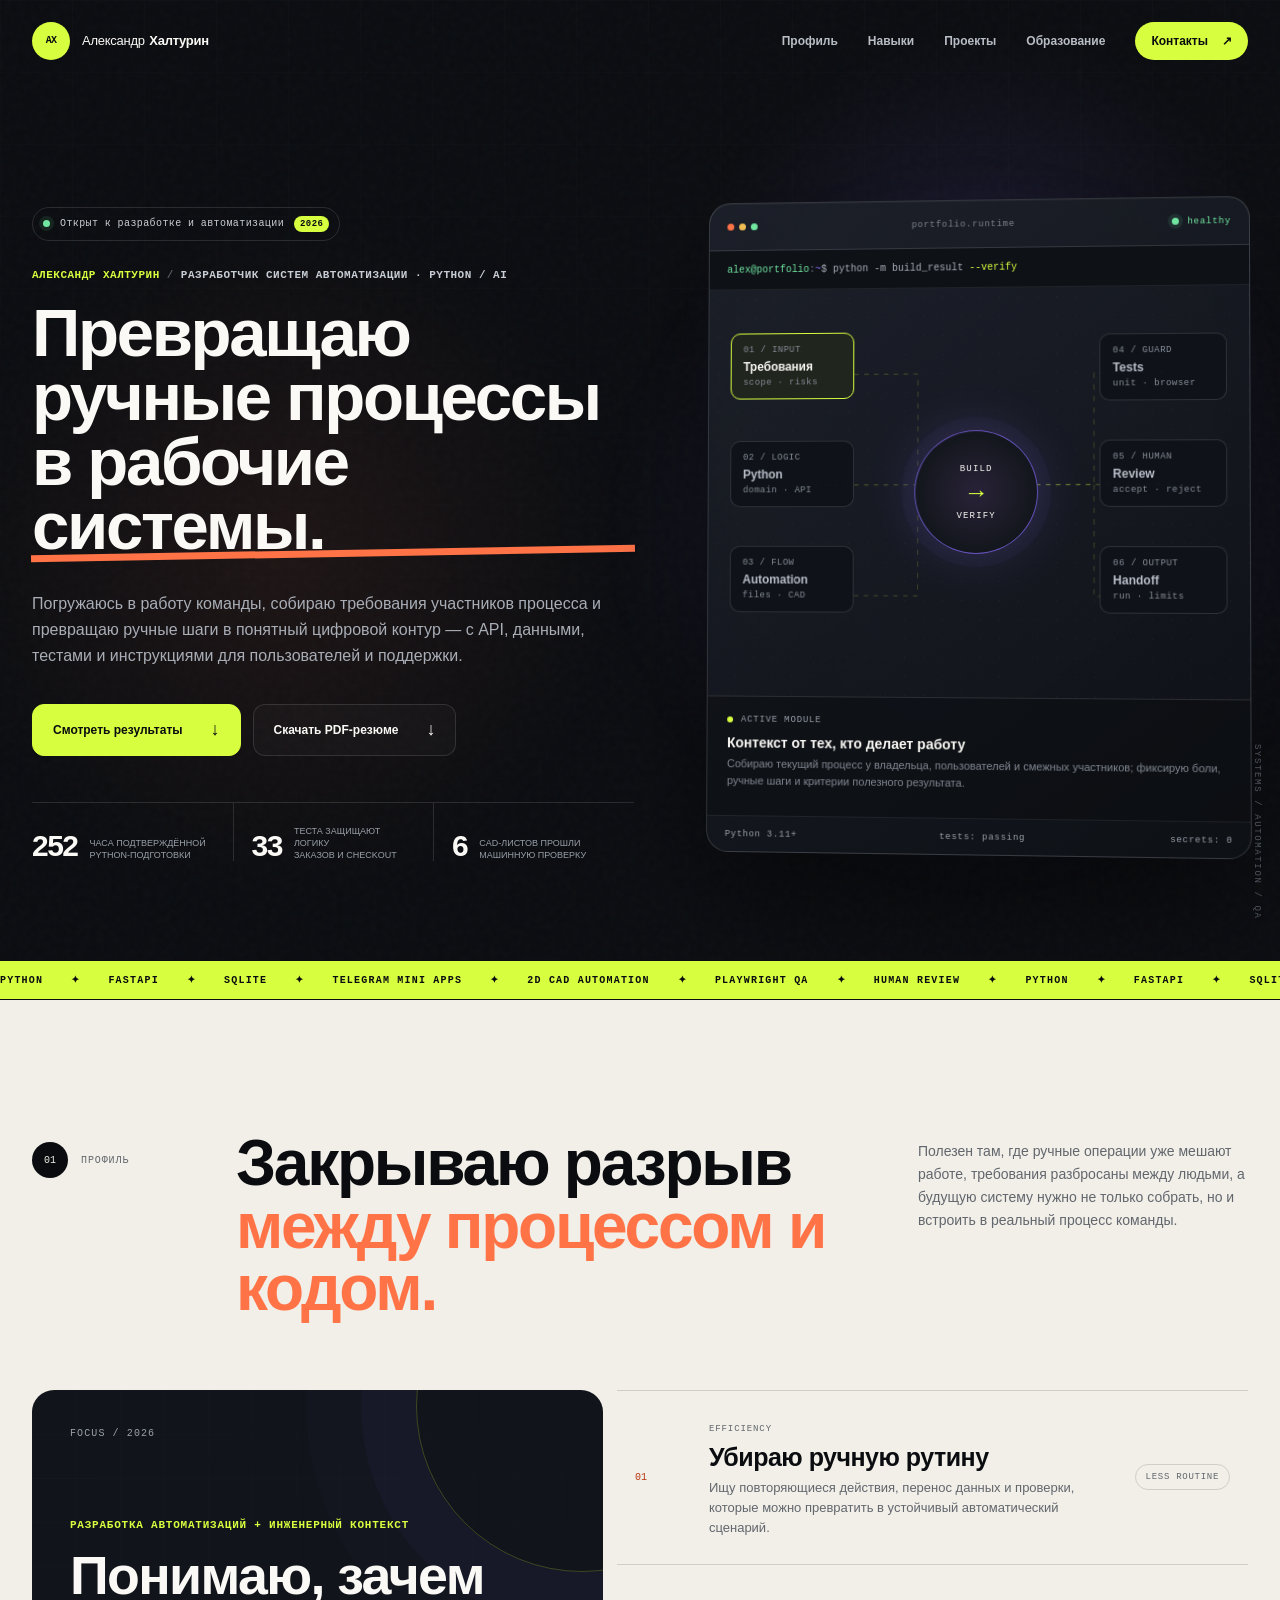
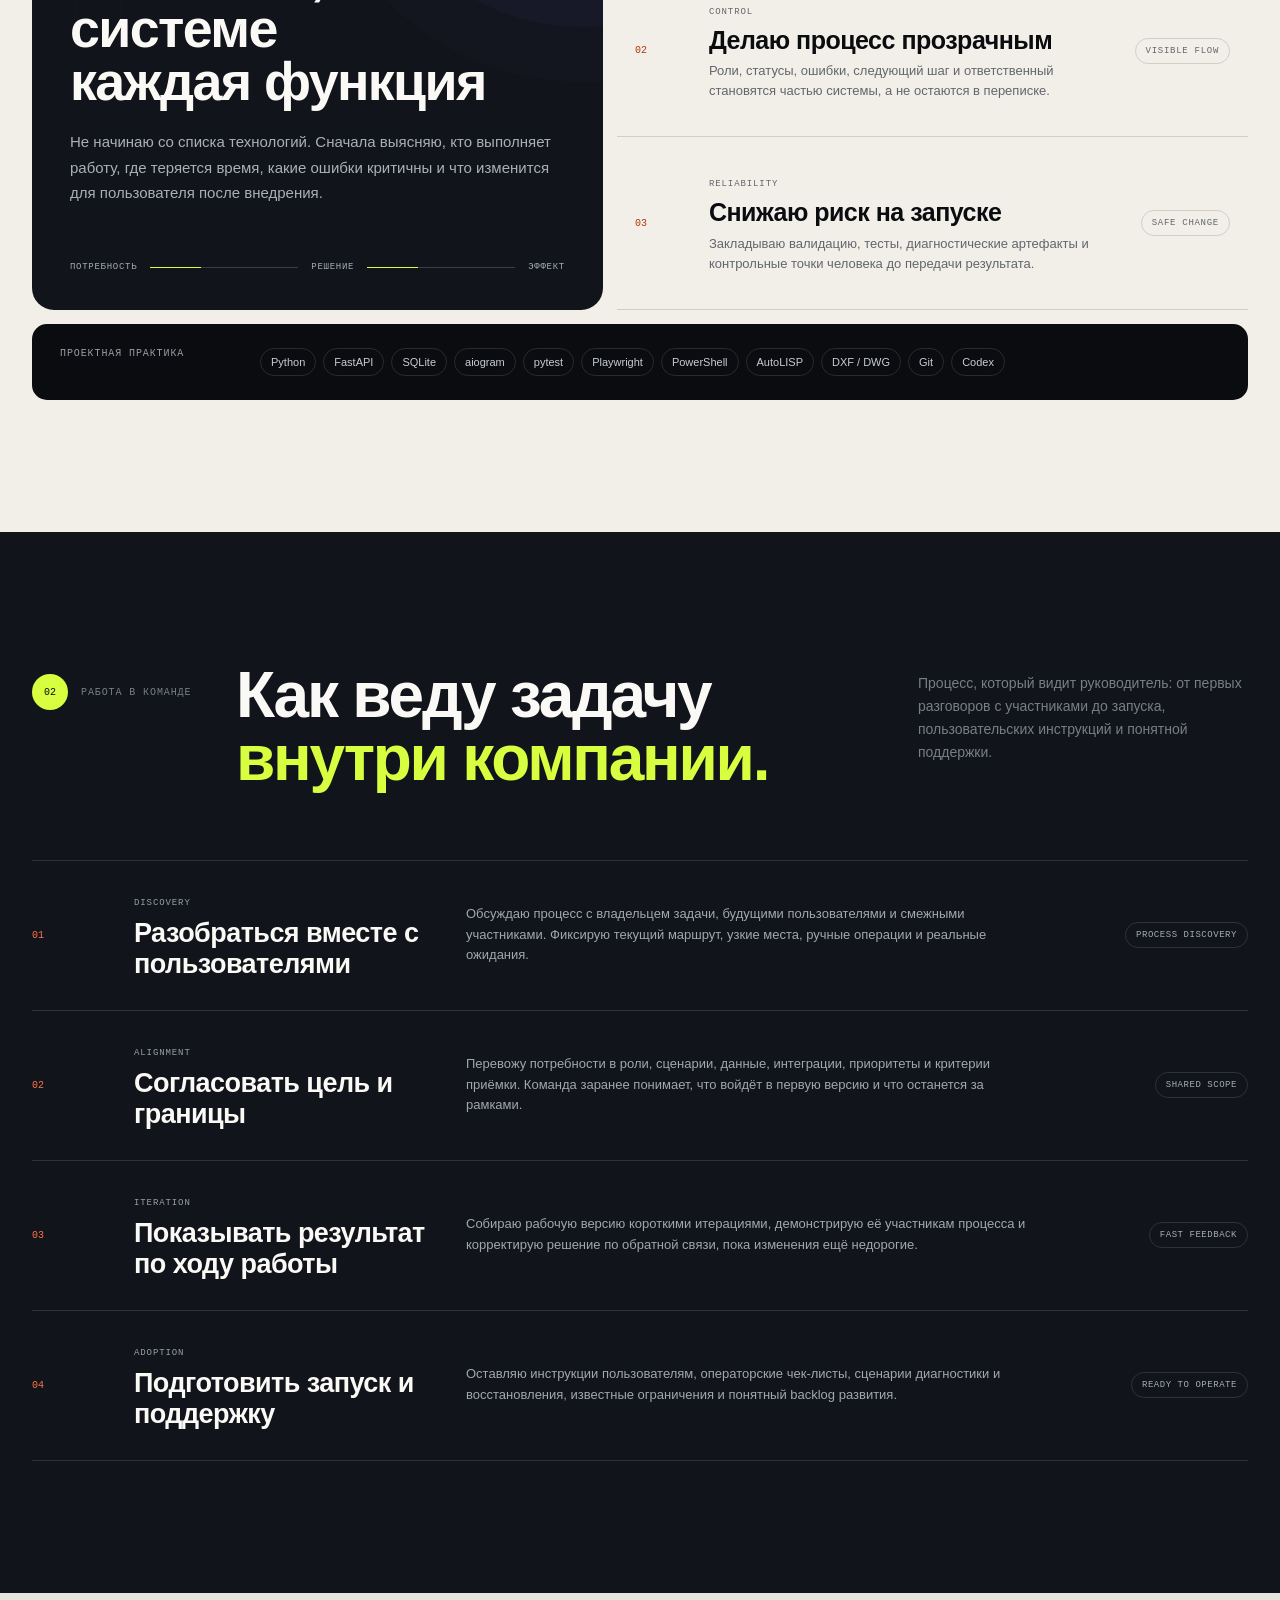
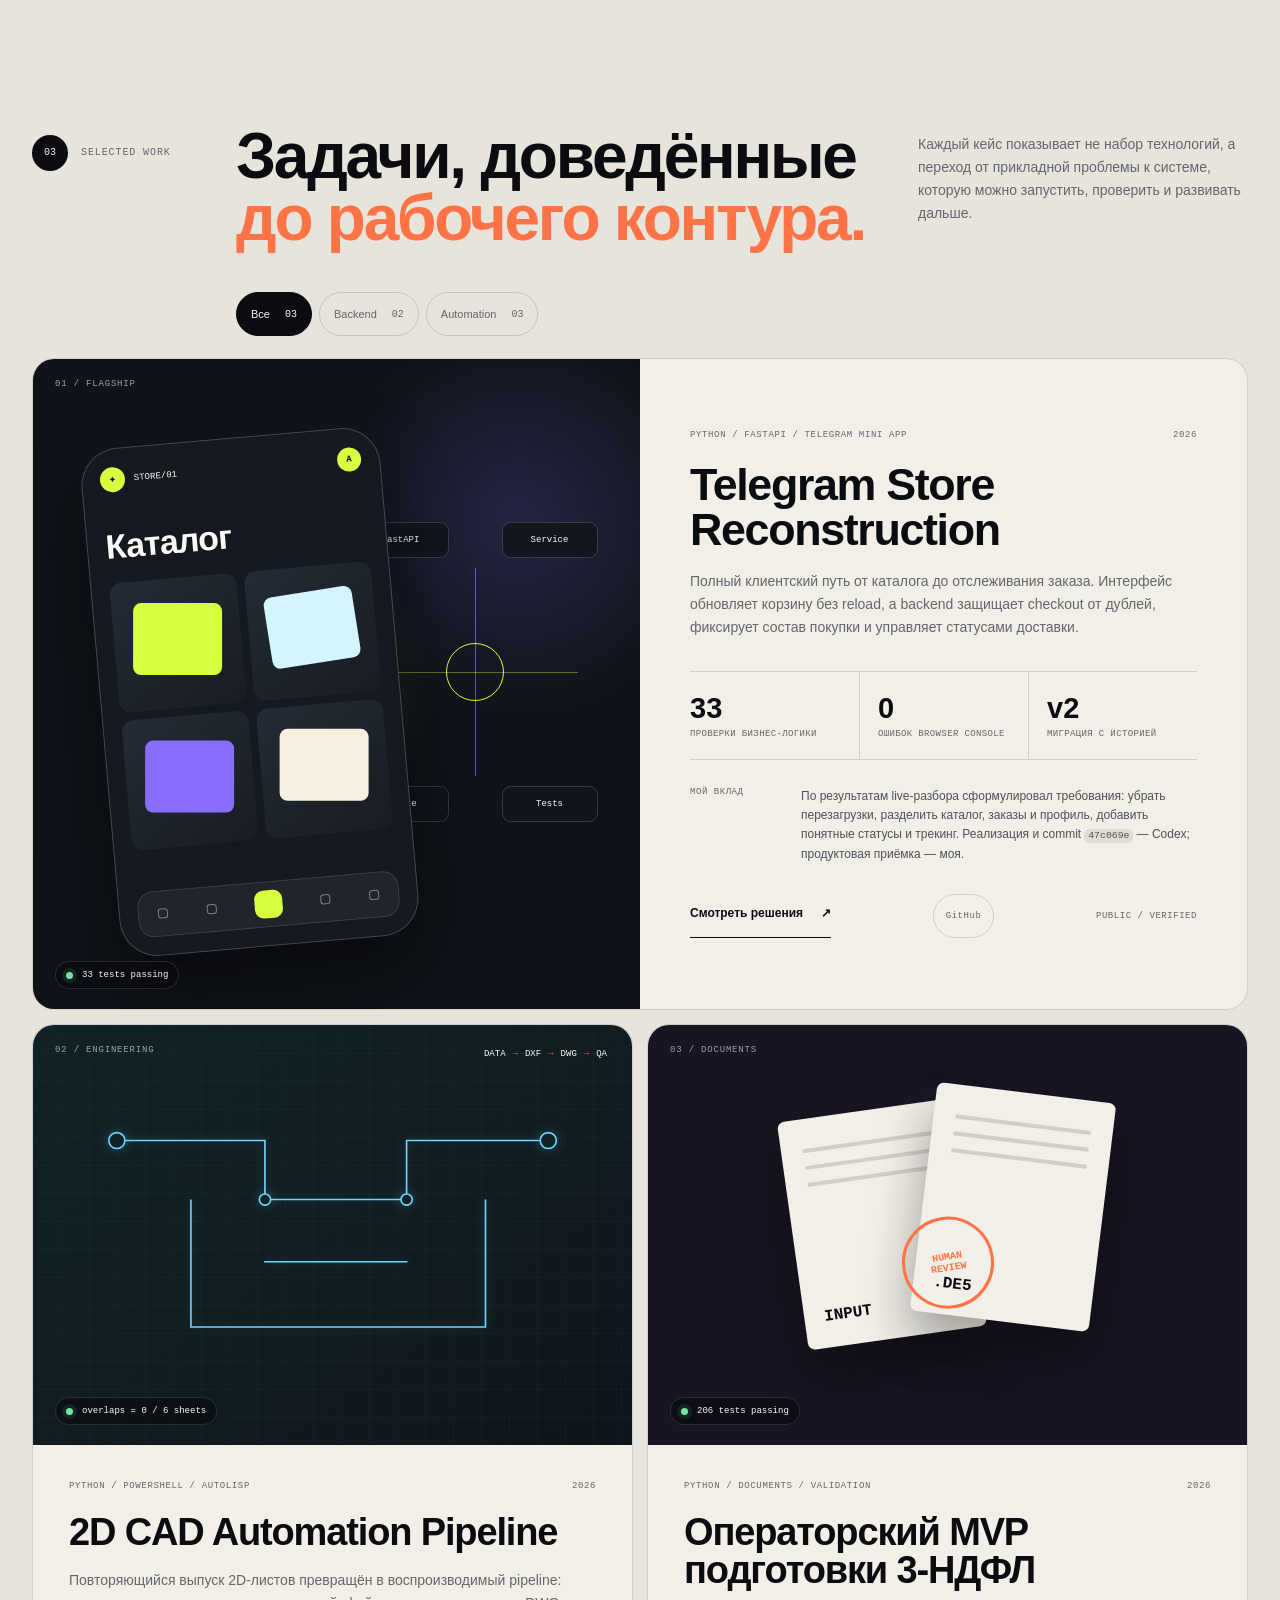
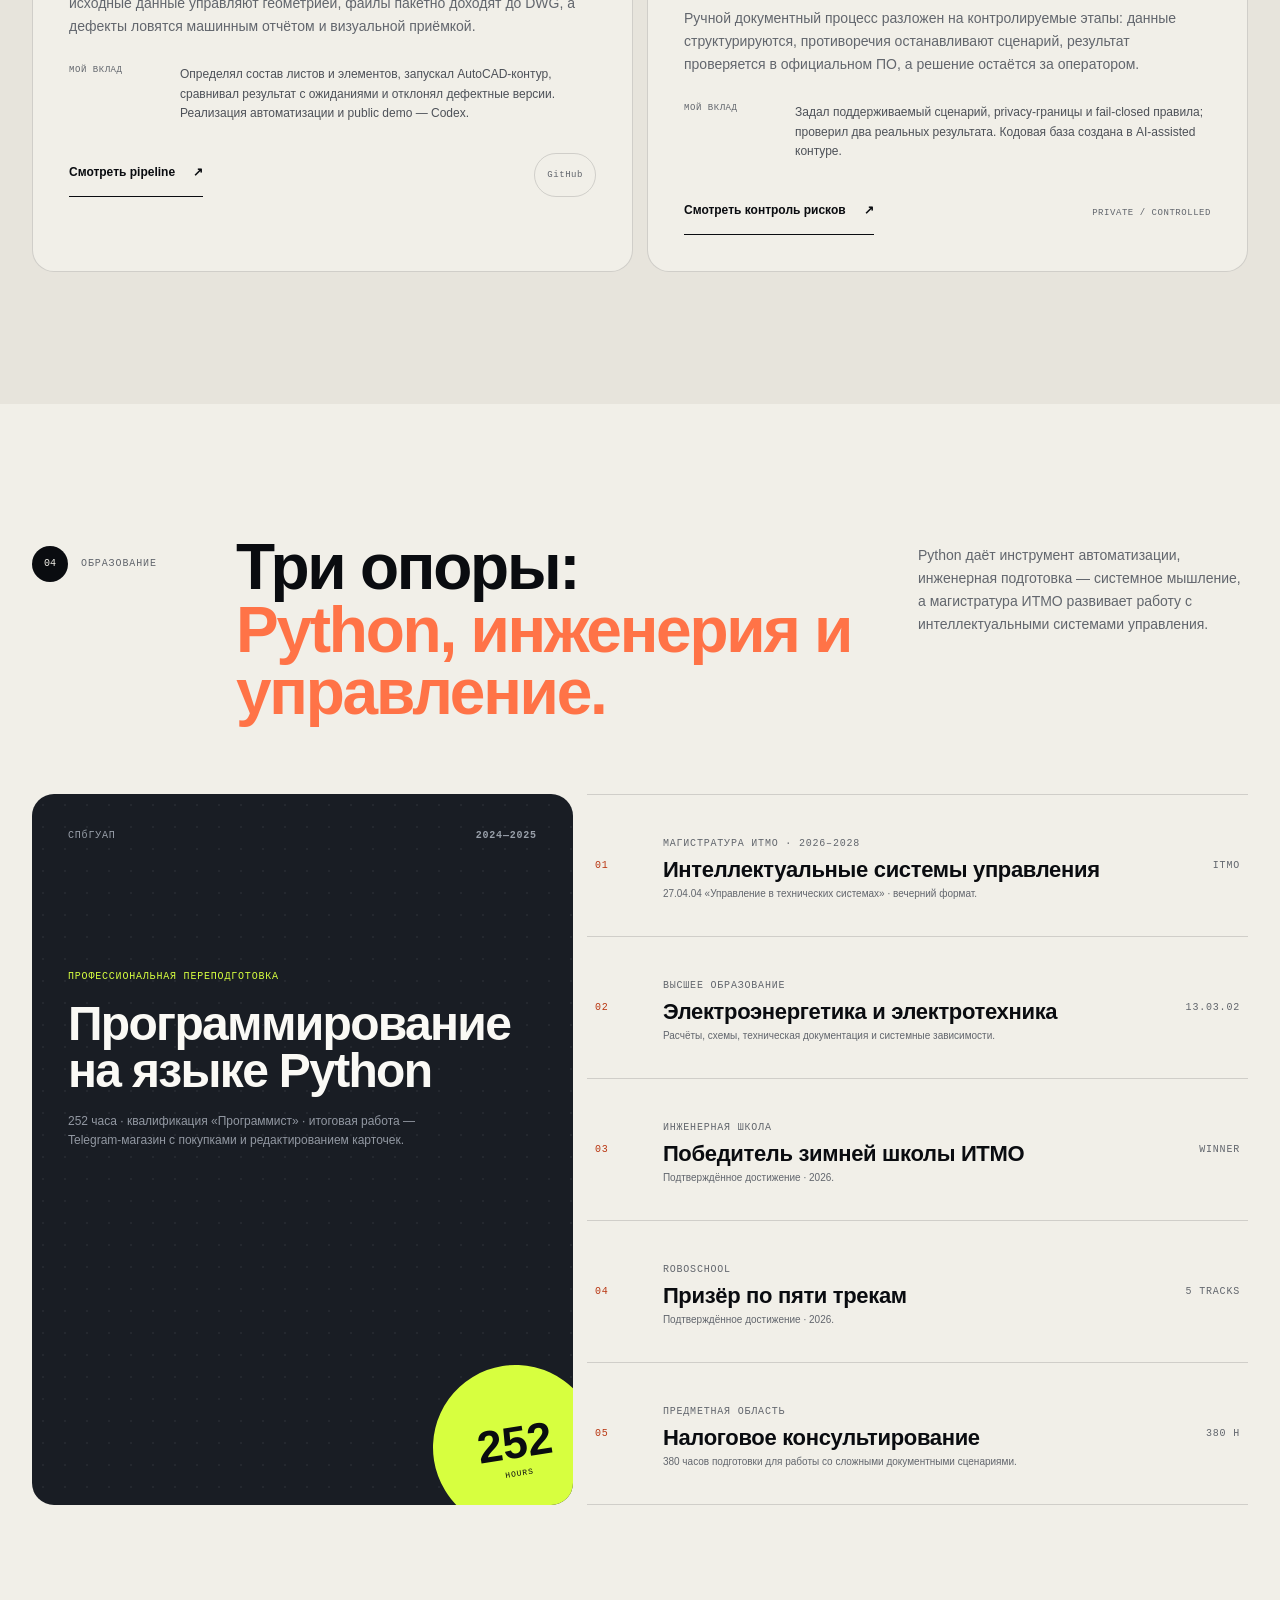
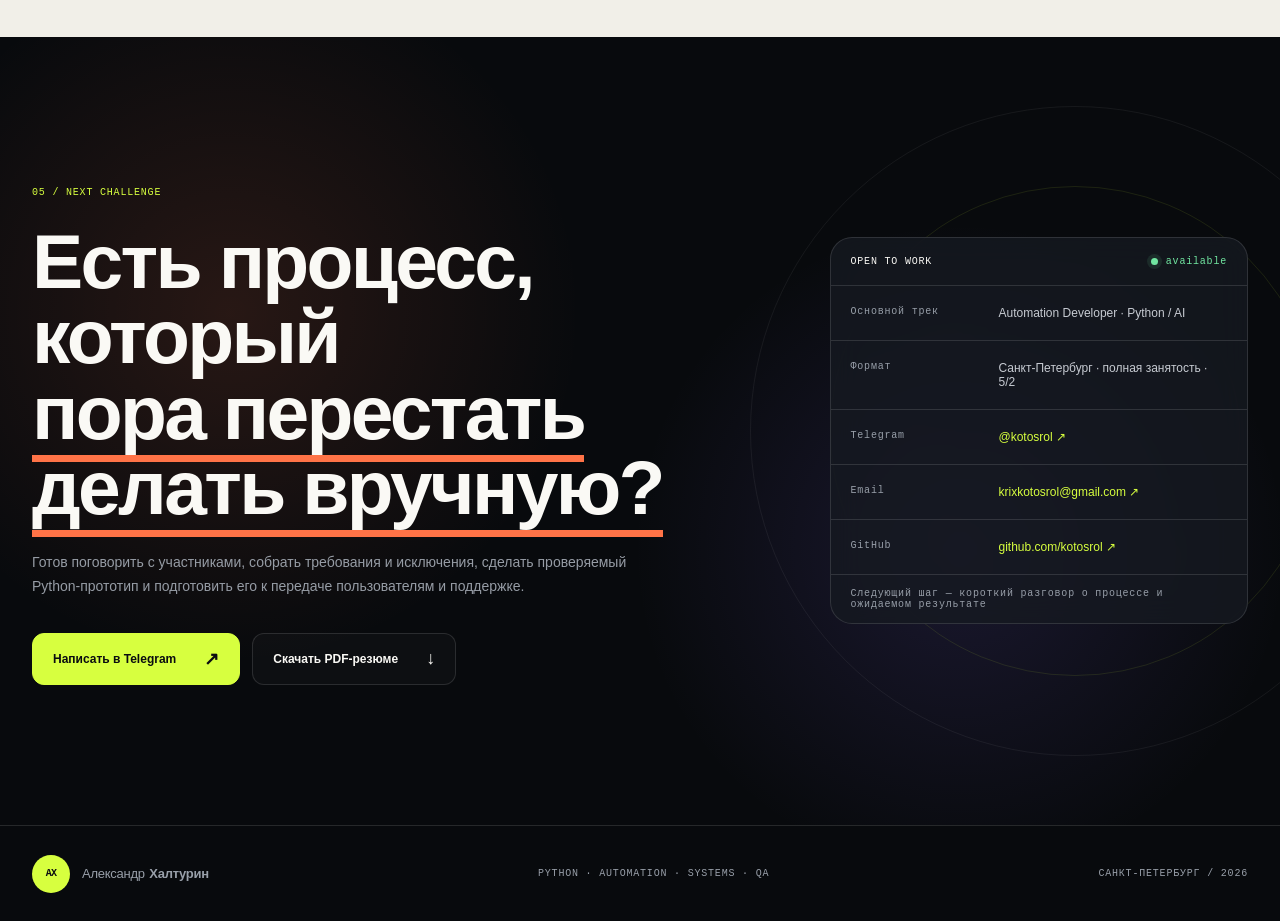
==== commit 6184d093: "Update education and resume PDF" ====
--- a/index.html
+++ b/index.html
@@ -2,14 +2,14 @@
 <html lang="ru">
 <head>
   <meta charset="utf-8">
-  <meta name="viewport" content="width=device-width, initial-scale=1">
+  <meta name="viewport" content="width=device-width, initial-scale=1, viewport-fit=cover">
   <meta name="description" content="Александр Халтурин — разработчик систем автоматизации. Python, AI-инструменты, анализ процессов, API, данные, тестирование и внедрение.">
   <meta name="theme-color" content="#090b0f">
   <title>Александр Халтурин — разработчик систем автоматизации</title>
   <script>document.documentElement.classList.add('js')</script>
   <link rel="icon" href="assets/favicon.svg" type="image/svg+xml">
-  <link rel="stylesheet" href="styles.css?v=6">
-  <script src="app.js?v=6" defer></script>
+  <link rel="stylesheet" href="styles.css?v=7">
+  <script src="app.js?v=7" defer></script>
 </head>
 <body>
   <a class="skip-link" href="#main">Перейти к содержанию</a>
@@ -160,7 +160,7 @@
     </section>
 
     <section class="section education-section" id="education" aria-labelledby="education-title">
-      <div class="shell"><header class="section-head reveal"><div><span class="section-index">04</span><p>Образование</p></div><h2 id="education-title">Две опоры:<br><em>Python и инженерное мышление.</em></h2><p>Python даёт инструмент автоматизации, а инженерная подготовка помогает работать с системами, где важны зависимости, точность и согласованность результата.</p></header><div class="education-grid"><article class="degree-card degree-main reveal" data-tilt><div class="degree-top"><span>СПбГУАП</span><b>2024—2025</b></div><small>Профессиональная переподготовка</small><h3>Программирование<br>на языке Python</h3><p>252 часа · квалификация «Программист» · итоговая работа — Telegram‑магазин с покупками и редактированием карточек.</p><div class="degree-seal" aria-hidden="true">252<small>HOURS</small></div></article><div class="achievement-list"><article class="achievement reveal"><span>01</span><div><small>Высшее образование</small><h3>Электроэнергетика и электротехника</h3><p>Расчёты, схемы, техническая документация и системные зависимости.</p></div><b>13.03.02</b></article><article class="achievement reveal"><span>02</span><div><small>Инженерная школа</small><h3>Победитель зимней школы ИТМО</h3><p>Подтверждённое достижение · 2026.</p></div><b>WINNER</b></article><article class="achievement reveal"><span>03</span><div><small>RoboSchool</small><h3>Призёр по пяти трекам</h3><p>Подтверждённое достижение · 2026.</p></div><b>5 TRACKS</b></article><article class="achievement reveal"><span>04</span><div><small>Предметная область</small><h3>Налоговое консультирование</h3><p>380 часов подготовки для работы со сложными документными сценариями.</p></div><b>380 H</b></article></div></div></div>
+      <div class="shell"><header class="section-head reveal"><div><span class="section-index">04</span><p>Образование</p></div><h2 id="education-title">Три опоры:<br><em>Python, инженерия и управление.</em></h2><p>Python даёт инструмент автоматизации, инженерная подготовка — системное мышление, а магистратура ИТМО развивает работу с интеллектуальными системами управления.</p></header><div class="education-grid"><article class="degree-card degree-main reveal" data-tilt><div class="degree-top"><span>СПбГУАП</span><b>2024—2025</b></div><small>Профессиональная переподготовка</small><h3>Программирование<br>на языке Python</h3><p>252 часа · квалификация «Программист» · итоговая работа — Telegram‑магазин с покупками и редактированием карточек.</p><div class="degree-seal" aria-hidden="true">252<small>HOURS</small></div></article><div class="achievement-list"><article class="achievement reveal"><span>01</span><div><small>Магистратура ИТМО · 2026–2028</small><h3>Интеллектуальные системы управления</h3><p>27.04.04 «Управление в технических системах» · вечерний формат.</p></div><b>ITMO</b></article><article class="achievement reveal"><span>02</span><div><small>Высшее образование</small><h3>Электроэнергетика и электротехника</h3><p>Расчёты, схемы, техническая документация и системные зависимости.</p></div><b>13.03.02</b></article><article class="achievement reveal"><span>03</span><div><small>Инженерная школа</small><h3>Победитель зимней школы ИТМО</h3><p>Подтверждённое достижение · 2026.</p></div><b>WINNER</b></article><article class="achievement reveal"><span>04</span><div><small>RoboSchool</small><h3>Призёр по пяти трекам</h3><p>Подтверждённое достижение · 2026.</p></div><b>5 TRACKS</b></article><article class="achievement reveal"><span>05</span><div><small>Предметная область</small><h3>Налоговое консультирование</h3><p>380 часов подготовки для работы со сложными документными сценариями.</p></div><b>380 H</b></article></div></div></div>
     </section>
 
     <section class="contact-section" id="contact" aria-labelledby="contact-title">
--- a/styles.css
+++ b/styles.css
@@ -262,3 +262,173 @@
   .js .reveal { opacity: 1; transform: none; }
   .cursor-glow { display: none; }
 }
+
+/* Mobile composition pass: the phone layout is intentionally flatter and calmer. */
+@media (max-width: 820px) {
+  html { scroll-padding-top: calc(76px + env(safe-area-inset-top)); }
+  section[id] { scroll-margin-top: calc(76px + env(safe-area-inset-top)); }
+  .skip-link:focus:not(:focus-visible) { transform: translateY(-160%); }
+  .cursor-glow, .runtime-halo, .contact-orbit { display: none; }
+
+  .site-header, .site-header.is-scrolled {
+    height: calc(68px + env(safe-area-inset-top));
+    padding-top: env(safe-area-inset-top);
+  }
+  .header-inner { height: 68px; }
+  .brand-mark, .menu-toggle { border-radius: 12px; }
+  .brand-mark { width: 44px; height: 44px; }
+  .menu-toggle { width: 46px; height: 46px; }
+  .site-nav { padding-top: calc(88px + env(safe-area-inset-top)); }
+  .site-nav > a { line-height: 1.05; }
+
+  .hero-layout { padding-top: calc(108px + env(safe-area-inset-top)); }
+  .hero h1 { font-size: clamp(42px, 12.4vw, 54px); line-height: .98; letter-spacing: -.025em; text-wrap: pretty; }
+  .hero-lead { margin-top: 25px; line-height: 1.6; }
+  .hero-actions { margin-top: 28px; }
+  .hero-metrics { grid-template-columns: repeat(3, minmax(0, 1fr)); }
+  .hero-metrics div, .hero-metrics div + div {
+    display: block;
+    min-width: 0;
+    padding: 18px 10px 0;
+    border-bottom: 0;
+    border-left: 1px solid var(--line-light);
+  }
+  .hero-metrics div:first-child { padding-left: 0; border-left: 0; }
+  .hero-metrics dt { font-size: 27px; }
+  .hero-metrics dd { margin-top: 8px; font-size: 8px; }
+
+  .runtime-command { overflow: hidden; white-space: nowrap; text-overflow: ellipsis; }
+  .runtime-canvas {
+    height: auto;
+    display: grid;
+    grid-template-columns: repeat(2, minmax(0, 1fr));
+    gap: 10px;
+    padding: 14px;
+  }
+  .runtime-canvas::before { border-radius: 12px; }
+  .runtime-node {
+    position: relative;
+    inset: auto;
+    width: auto;
+    min-height: 82px;
+    padding: 12px;
+  }
+  .node-requirements { order: 1; }
+  .node-python { order: 2; }
+  .node-automation { order: 3; }
+  .node-tests { order: 4; }
+  .node-review { order: 5; }
+  .node-handoff { order: 6; }
+  .runtime-core {
+    position: relative;
+    inset: auto;
+    order: 7;
+    grid-column: 1 / -1;
+    width: auto;
+    height: 54px;
+    display: flex;
+    align-items: center;
+    justify-content: center;
+    gap: 14px;
+    border-radius: 12px;
+    background: linear-gradient(90deg, rgba(137,109,255,.15), rgba(215,255,63,.08));
+    transform: none;
+    box-shadow: none;
+  }
+  .runtime-core strong { margin: 0; font-size: 20px; }
+  .runtime-output { min-height: 0; padding: 20px; }
+
+  .section { padding: 76px 0; }
+  .section-head, .projects-header { margin-bottom: 36px; }
+  .section-head h2, .projects-header h2 { font-size: clamp(40px, 11vw, 51px); line-height: 1; letter-spacing: -.025em; text-wrap: pretty; }
+  .profile-core { min-height: 0; padding: 28px; }
+  .profile-core::after { display: none; }
+  .profile-core .card-label { margin-bottom: 58px; }
+  .profile-core h3 { font-size: clamp(38px, 10vw, 48px); line-height: 1; }
+  .profile-route { position: relative; inset: auto; margin-top: 54px; }
+
+  .filter-bar { margin-inline: -2px; padding: 2px; scrollbar-width: none; }
+  .filter-bar::-webkit-scrollbar { display: none; }
+  .filter { flex: 0 0 auto; }
+  .store-visual { min-height: 520px; }
+  .store-phone {
+    left: 50%;
+    top: 60px;
+    width: min(250px, calc(100% - 44px));
+    height: 410px;
+    transform: translateX(-50%) rotate(-3deg);
+    animation: none;
+  }
+  .store-products i { height: 94px; }
+  .backend-map { display: none; }
+  .work-content, .work-featured .work-content { padding: 25px 22px 28px; }
+  .work-content h3, .work-card:not(.work-featured) .work-content h3 { margin-top: 18px; font-size: clamp(31px, 9vw, 38px); line-height: 1.02; }
+  .work-content > p { font-size: 13px; line-height: 1.62; }
+  .work-actions { gap: 10px; }
+  .project-link, .mini-link { min-height: 48px; }
+
+  .degree-card { min-height: 500px; padding: 28px 28px 120px; }
+  .degree-card > small { margin-top: 78px; }
+  .degree-card h3 { font-size: clamp(38px, 10.5vw, 46px); line-height: .98; letter-spacing: -.025em; }
+  .degree-seal {
+    right: 24px;
+    bottom: 24px;
+    width: 136px;
+    height: 72px;
+    display: flex;
+    align-items: baseline;
+    justify-content: center;
+    gap: 8px;
+    border-radius: 17px;
+    font-size: 34px;
+    transform: none;
+  }
+  .degree-seal small { font-size: 8px; }
+  .achievement { min-height: 126px; }
+
+  .contact-section { padding: 84px 0 calc(88px + env(safe-area-inset-bottom)); }
+  .contact-layout { gap: 46px; }
+  .contact-copy h2 {
+    max-width: 100%;
+    margin: 23px 0 28px;
+    font-size: clamp(41px, 11.5vw, 52px);
+    line-height: .98;
+    letter-spacing: -.025em;
+    text-wrap: pretty;
+  }
+  .contact-copy h2 em {
+    border-bottom: 0;
+    text-decoration-line: underline;
+    text-decoration-color: var(--orange);
+    text-decoration-thickness: .1em;
+    text-underline-offset: .1em;
+  }
+  .contact-copy > p:not(.contact-kicker) { font-size: 14px; line-height: 1.65; }
+  .contact-panel dl div { padding: 18px 20px; }
+  .contact-panel dd a { min-height: 44px; display: inline-flex; align-items: center; }
+  .site-footer .shell { padding-bottom: env(safe-area-inset-bottom); }
+}
+
+@media (max-width: 360px) {
+  :root { --shell: calc(100% - 24px); }
+  .hero h1 { font-size: 40px; }
+  .availability { max-width: 100%; }
+  .availability span { overflow: hidden; white-space: nowrap; text-overflow: ellipsis; }
+  .hero-metrics div, .hero-metrics div + div { padding-inline: 8px; }
+  .hero-metrics dt { font-size: 24px; }
+  .runtime-canvas { gap: 8px; padding: 10px; }
+  .runtime-node { min-height: 78px; padding: 10px; }
+  .runtime-node small, .runtime-node span { font-size: 8px; }
+  .runtime-node strong { font-size: 11px; }
+  .section-head h2, .projects-header h2 { font-size: 38px; }
+  .profile-core { padding: 24px; }
+  .profile-core h3 { font-size: 37px; }
+  .profile-route { gap: 7px; font-size: 7px; }
+  .store-visual { min-height: 490px; }
+  .store-phone { width: 220px; height: 385px; }
+  .store-products i { height: 82px; }
+  .degree-card { min-height: 470px; padding-inline: 24px; }
+  .degree-card h3 { font-size: 36px; }
+  .contact-copy h2 { font-size: 39px; }
+  .contact-panel header, .contact-panel footer, .contact-panel dl div { padding-inline: 16px; }
+}
